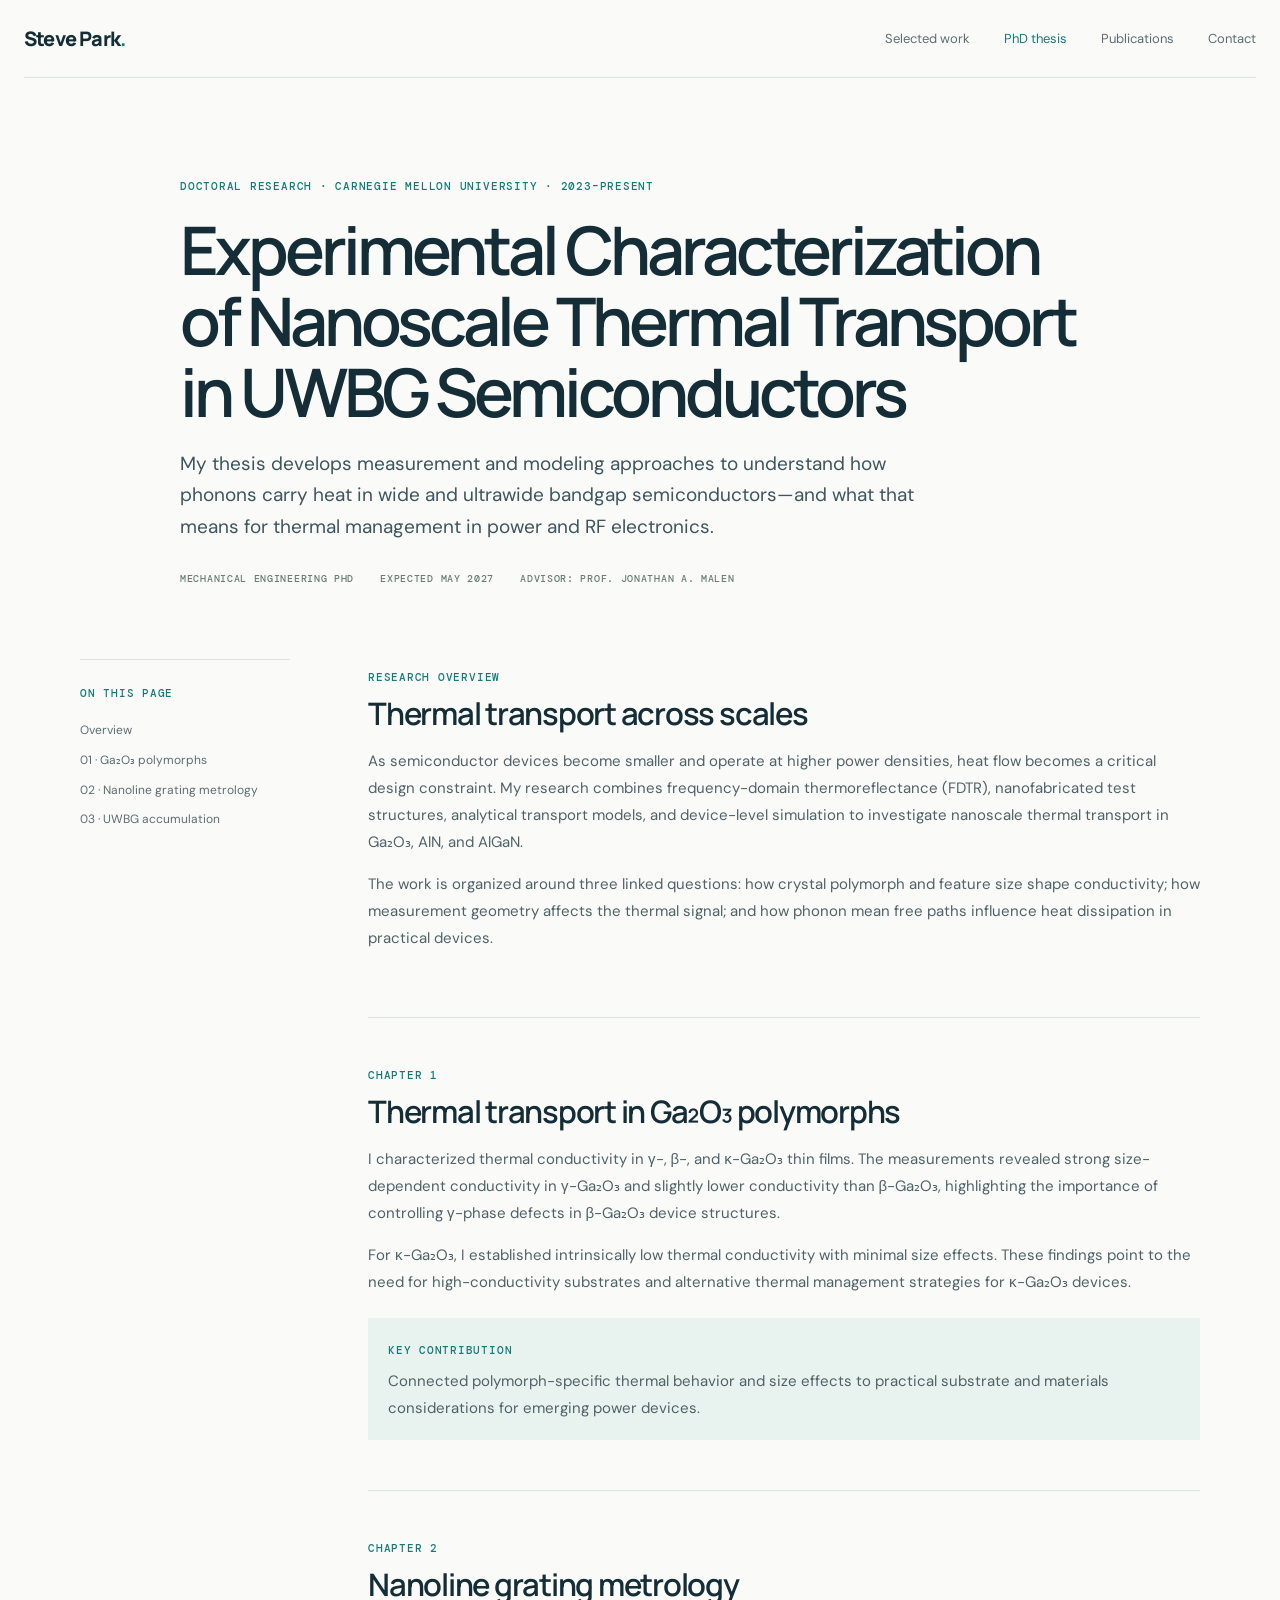
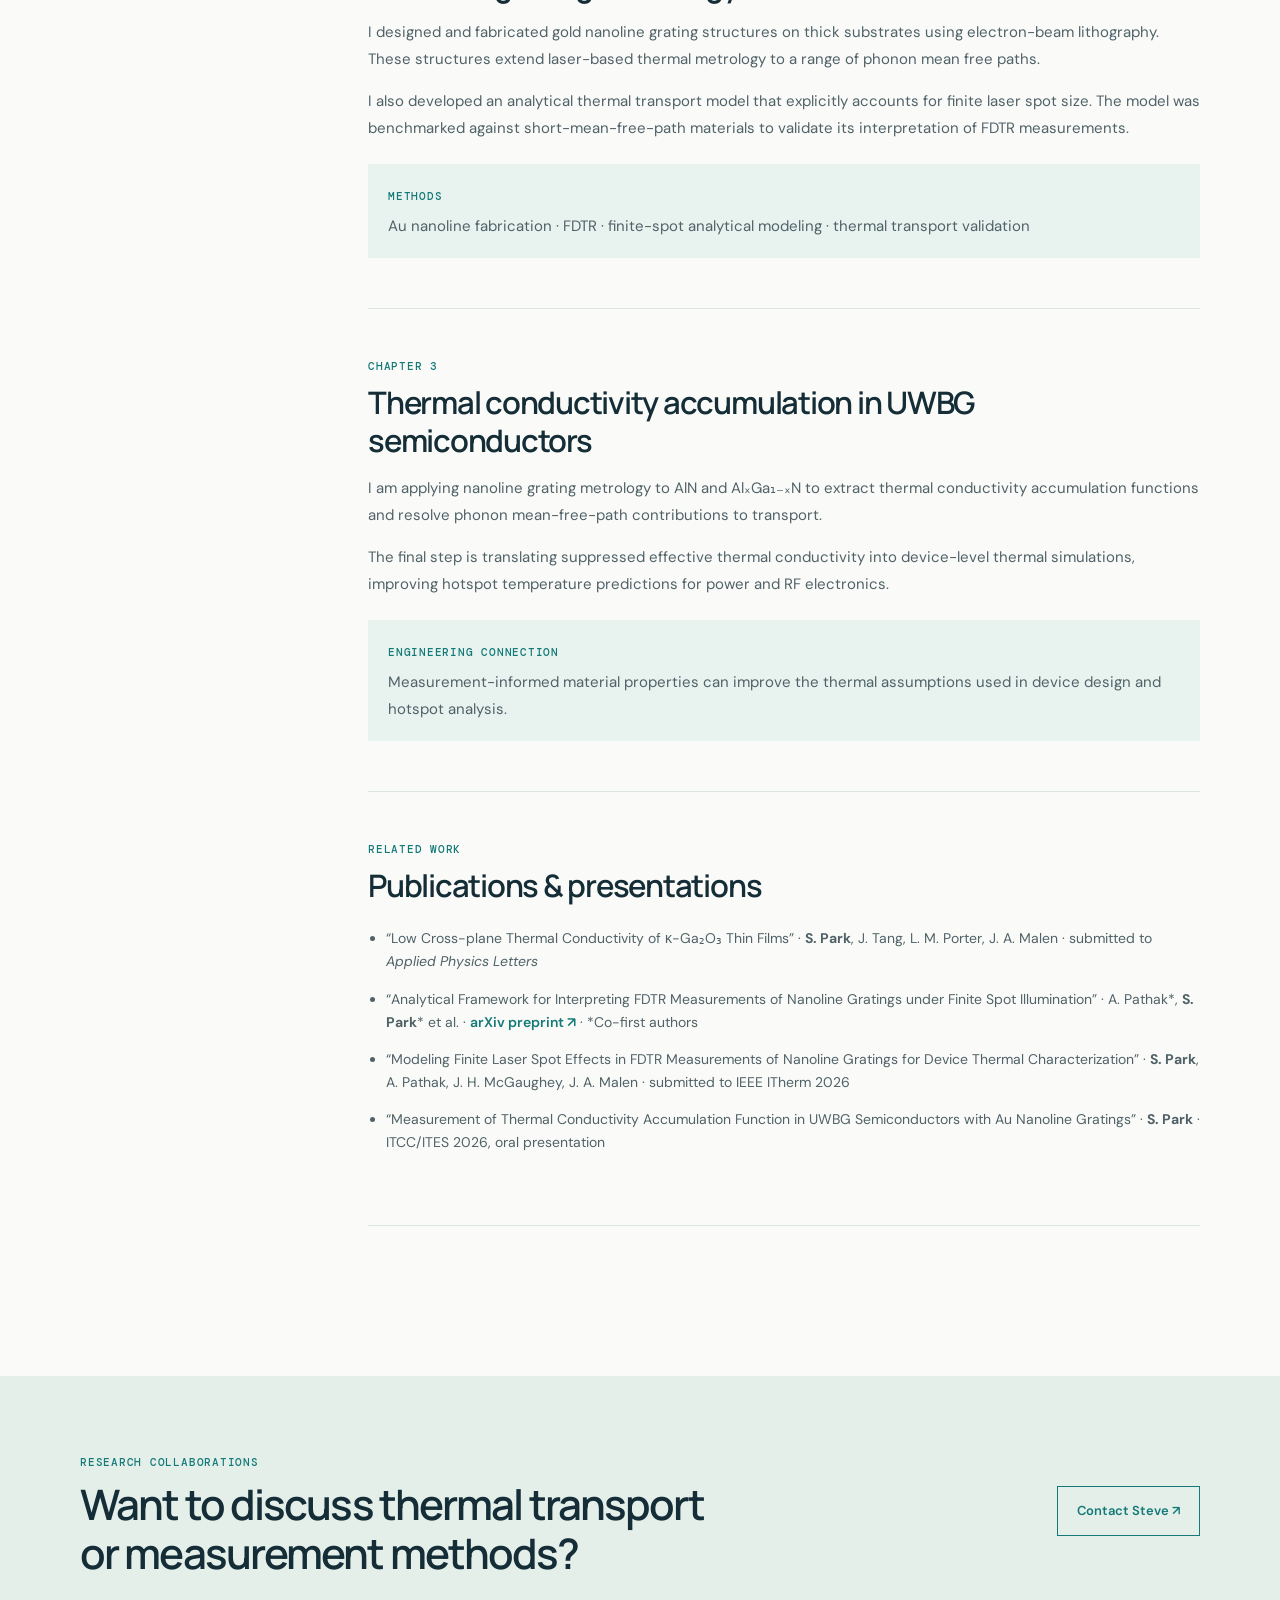
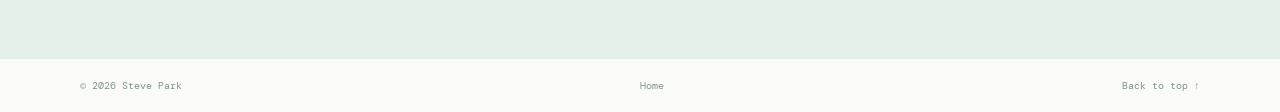
==== thesis.html @ 1a919031 "Add personal research website" ====
<!doctype html>
<html lang="en">
<head>
  <meta charset="utf-8"><meta name="viewport" content="width=device-width, initial-scale=1">
  <meta name="description" content="Steve Park's PhD thesis on experimental characterization of nanoscale thermal transport in ultrawide bandgap semiconductors.">
  <title>PhD Thesis · Steve Park</title><link rel="stylesheet" href="styles.css">
</head>
<body>
  <header class="site-header"><a class="wordmark" href="index.html">Steve Park<span>.</span></a><nav aria-label="Main navigation"><a href="index.html#work">Selected work</a><a class="active" href="thesis.html">PhD thesis</a><a href="index.html#publications">Publications</a><a href="index.html#contact">Contact</a></nav></header>
  <main>
    <section class="thesis-hero wrap"><p class="eyebrow">Doctoral research · Carnegie Mellon University · 2023–present</p><h1>Experimental Characterization of Nanoscale Thermal Transport in UWBG Semiconductors</h1><p class="lead">My thesis develops measurement and modeling approaches to understand how phonons carry heat in wide and ultrawide bandgap semiconductors—and what that means for thermal management in power and RF electronics.</p><div class="thesis-meta"><span>Mechanical Engineering PhD</span><span>Expected May 2027</span><span>Advisor: Prof. Jonathan A. Malen</span></div></section>
    <section class="thesis-body wrap">
      <aside class="contents"><p class="eyebrow">On this page</p><a href="#overview">Overview</a><a href="#gallium-oxide">01 · Ga₂O₃ polymorphs</a><a href="#nanoline">02 · Nanoline grating metrology</a><a href="#accumulation">03 · UWBG accumulation</a></aside>
      <div class="thesis-content">
        <section id="overview"><p class="eyebrow">Research overview</p><h2>Thermal transport across scales</h2><p>As semiconductor devices become smaller and operate at higher power densities, heat flow becomes a critical design constraint. My research combines frequency-domain thermoreflectance (FDTR), nanofabricated test structures, analytical transport models, and device-level simulation to investigate nanoscale thermal transport in Ga₂O₃, AlN, and AlGaN.</p><p>The work is organized around three linked questions: how crystal polymorph and feature size shape conductivity; how measurement geometry affects the thermal signal; and how phonon mean free paths influence heat dissipation in practical devices.</p></section>
        <section id="gallium-oxide"><p class="eyebrow">Chapter 1</p><h2>Thermal transport in Ga₂O₃ polymorphs</h2><p>I characterized thermal conductivity in γ-, β-, and κ-Ga₂O₃ thin films. The measurements revealed strong size-dependent conductivity in γ-Ga₂O₃ and slightly lower conductivity than β-Ga₂O₃, highlighting the importance of controlling γ-phase defects in β-Ga₂O₃ device structures.</p><p>For κ-Ga₂O₃, I established intrinsically low thermal conductivity with minimal size effects. These findings point to the need for high-conductivity substrates and alternative thermal management strategies for κ-Ga₂O₃ devices.</p><div class="finding"><span>Key contribution</span><p>Connected polymorph-specific thermal behavior and size effects to practical substrate and materials considerations for emerging power devices.</p></div></section>
        <section id="nanoline"><p class="eyebrow">Chapter 2</p><h2>Nanoline grating metrology</h2><p>I designed and fabricated gold nanoline grating structures on thick substrates using electron-beam lithography. These structures extend laser-based thermal metrology to a range of phonon mean free paths.</p><p>I also developed an analytical thermal transport model that explicitly accounts for finite laser spot size. The model was benchmarked against short-mean-free-path materials to validate its interpretation of FDTR measurements.</p><div class="finding"><span>Methods</span><p>Au nanoline fabrication · FDTR · finite-spot analytical modeling · thermal transport validation</p></div></section>
        <section id="accumulation"><p class="eyebrow">Chapter 3</p><h2>Thermal conductivity accumulation in UWBG semiconductors</h2><p>I am applying nanoline grating metrology to AlN and AlₓGa₁₋ₓN to extract thermal conductivity accumulation functions and resolve phonon mean-free-path contributions to transport.</p><p>The final step is translating suppressed effective thermal conductivity into device-level thermal simulations, improving hotspot temperature predictions for power and RF electronics.</p><div class="finding"><span>Engineering connection</span><p>Measurement-informed material properties can improve the thermal assumptions used in device design and hotspot analysis.</p></div></section>
        <section><p class="eyebrow">Related work</p><h2>Publications & presentations</h2><ul class="thesis-links"><li>“Low Cross-plane Thermal Conductivity of κ-Ga₂O₃ Thin Films” · <strong>S. Park</strong>, J. Tang, L. M. Porter, J. A. Malen · submitted to <em>Applied Physics Letters</em></li><li>“Analytical Framework for Interpreting FDTR Measurements of Nanoline Gratings under Finite Spot Illumination” · A. Pathak*, <strong>S. Park</strong>* et al. · <a href="https://doi.org/10.48550/arXiv.2610.37957">arXiv preprint ↗</a> · *Co-first authors</li><li>“Modeling Finite Laser Spot Effects in FDTR Measurements of Nanoline Gratings for Device Thermal Characterization” · <strong>S. Park</strong>, A. Pathak, J. H. McGaughey, J. A. Malen · submitted to IEEE ITherm 2026</li><li>“Measurement of Thermal Conductivity Accumulation Function in UWBG Semiconductors with Au Nanoline Gratings” · <strong>S. Park</strong> · ITCC/ITES 2026, oral presentation</li></ul></section>
      </div>
    </section>
    <section class="contact-section"><div class="wrap contact-inner"><div><p class="eyebrow">Research collaborations</p><h2>Want to discuss thermal transport or measurement methods?</h2></div><a class="button button-light" href="mailto:psw0607203@gmail.com">Contact Steve ↗</a></div></section>
  </main>
  <footer class="site-footer wrap"><span>© 2026 Steve Park</span><a href="index.html">Home</a><a href="#top">Back to top ↑</a></footer>
</body>
</html>
---- styles.css ----
@import url('https://fonts.googleapis.com/css2?family=DM+Mono:wght@400;500&family=DM+Sans:wght@400;500;600;700&family=Manrope:wght@400;500;600;700;800&display=swap');
:root{--ink:#142d37;--muted:#5d6d72;--teal:#147a78;--mint:#e8f3ef;--paper:#fafbf8;--line:#dce4df;--orange:#d5844e;--serif:Georgia,'Times New Roman',serif}*{box-sizing:border-box}html{scroll-behavior:smooth}body{margin:0;background:var(--paper);color:var(--ink);font-family:'DM Sans',Arial,sans-serif;font-size:16px;line-height:1.65}a{color:inherit;text-decoration:none}a:hover{color:var(--teal)}.wrap{width:min(1120px,calc(100% - 48px));margin-inline:auto}.site-header{height:78px;width:min(1240px,calc(100% - 48px));margin:auto;display:flex;align-items:center;justify-content:space-between;border-bottom:1px solid var(--line)}.wordmark{font-family:Manrope,sans-serif;font-weight:800;font-size:20px;letter-spacing:-.8px}.wordmark span{color:var(--teal)}nav{display:flex;gap:34px;font-size:13px;color:var(--muted)}nav a{padding:8px 0}nav a:hover,nav .active{color:var(--teal)}.hero{display:grid;grid-template-columns:1.32fr .68fr;gap:76px;align-items:center;padding-top:96px;padding-bottom:92px}.eyebrow,.section-index,.card-top,.tags,.pub-year,.thesis-meta,.finding span{font:500 11px 'DM Mono',monospace;letter-spacing:.07em;text-transform:uppercase;color:var(--teal)}.hero h1,.thesis-hero h1{font:600 clamp(42px,6vw,76px)/1.06 Manrope,sans-serif;letter-spacing:-.06em;margin:21px 0}.hero h1 span{color:#7c8b89}.lead{font-size:19px;line-height:1.65;color:#3e555d;max-width:650px}.availability{margin-top:22px;font-size:14px;font-weight:600;color:var(--teal)}.actions{display:flex;align-items:center;gap:25px;margin:30px 0 28px}.button{display:inline-flex;gap:20px;align-items:center;background:var(--teal);color:white;padding:13px 19px;font-size:13px;font-weight:600;border:1px solid var(--teal);transition:.2s}.button:hover{background:#0d5d5b;color:#fff}.text-link{font-size:13px;font-weight:600;color:var(--teal)}.socials{display:flex;gap:23px;font-size:12px;color:var(--muted)}.portrait-frame{margin:0;position:relative}.portrait-frame:before{content:'';position:absolute;left:14px;top:14px;width:100%;height:100%;border:1px solid #b7cbc2;z-index:0}.portrait-frame img{position:relative;display:block;width:100%;aspect-ratio:4/5;object-fit:cover;object-position:center 34%;z-index:1;filter:saturate(.84)}.intro-band{background:var(--mint);padding:35px 0}.intro-grid{display:grid;grid-template-columns:220px 1fr;gap:40px;align-items:start}.intro-grid p:last-child{font-family:var(--serif);font-size:20px;line-height:1.55;max-width:820px;margin:0;color:#314a4f}.section{padding-top:92px;padding-bottom:92px}.section-heading{display:flex;justify-content:space-between;align-items:end;margin-bottom:34px}.section-heading h2,.skills-content h2,.contact-inner h2{font:600 clamp(27px,3.5vw,42px)/1.16 Manrope,sans-serif;letter-spacing:-.045em;margin:9px 0 0}.section-index{padding-bottom:8px;color:#95a4a0}.project-grid{display:grid;grid-template-columns:1fr 1fr;gap:16px}.project-card{border:1px solid var(--line);padding:27px 28px 25px;background:#fff;display:flex;flex-direction:column;min-height:290px}.project-feature{grid-row:span 2;background:#edf5f0}.card-top{display:flex;justify-content:space-between;gap:12px;font-size:9px;letter-spacing:.045em}.card-top span:last-child{color:#82928d;text-align:right}.project-card h3{font:600 25px/1.2 Manrope,sans-serif;letter-spacing:-.04em;margin:27px 0 10px}.project-card p{color:#52656a;font-size:14px;margin:0 0 20px}.tags{display:flex;flex-wrap:wrap;gap:8px;margin-top:auto;font-size:9px}.tags span{border:1px solid #c7d8d0;padding:5px 8px}.card-link{font-size:12px;font-weight:600;color:var(--teal);margin-top:20px;display:flex;justify-content:space-between;border-top:1px solid #d8e2dc;padding-top:12px}.skills-band{background:#12363b;color:#f3f7f2;padding:77px 0}.skills-content{display:grid;grid-template-columns:1fr 1.15fr;gap:100px}.skills-content .eyebrow{color:#98c6b5}.skills-content h2{font-size:38px}.skill-list>div{border-bottom:1px solid #3c5b5d;padding:0 0 15px;margin-bottom:17px}.skill-list span{font-weight:600;font-size:14px}.skill-list p{color:#bbcdca;font-size:13px;margin:3px 0}.publication-list{border-top:1px solid var(--line)}.publication-list article{display:grid;grid-template-columns:105px 1fr;gap:18px;padding:20px 0;border-bottom:1px solid var(--line)}.pub-year{padding-top:3px;color:#788b85}.publication-list h3{font:600 16px/1.4 Manrope,sans-serif;margin:0 0 5px}.publication-list p{font-size:12px;color:var(--muted);margin:0}.publication-list p a,.thesis-links a{color:var(--teal);font-weight:600}.contact-section{background:#e5efea;padding:68px 0 26px}.contact-inner{display:flex;justify-content:space-between;align-items:center;gap:40px;padding-bottom:55px}.contact-inner h2{max-width:650px}.contact-inner p:not(.eyebrow){color:var(--muted);font-size:14px}.button-light{background:transparent;color:var(--teal);white-space:nowrap}.button-light:hover{color:white}.contact-foot{display:flex;gap:30px;border-top:1px solid #cbd9d2;padding-top:17px;font:11px 'DM Mono',monospace;color:#627570}.site-footer{padding-block:20px;display:flex;justify-content:space-between;color:#84928e;font:10px 'DM Mono',monospace}.thesis-hero{padding-top:90px;padding-bottom:74px;max-width:920px}.thesis-hero h1{font-size:clamp(38px,5.7vw,67px);max-width:900px}.thesis-hero .lead{max-width:760px}.thesis-meta{display:flex;flex-wrap:wrap;gap:12px 26px;margin-top:30px;color:#697d76;font-size:10px}.thesis-body{display:grid;grid-template-columns:210px 1fr;gap:78px;padding-bottom:100px}.contents{position:sticky;top:25px;align-self:start;display:flex;flex-direction:column;gap:10px;border-top:1px solid var(--line);padding-top:15px}.contents a{font-size:12px;color:var(--muted)}.contents a:hover{color:var(--teal)}.thesis-content section{padding:0 0 50px;margin:0 0 50px;border-bottom:1px solid var(--line);scroll-margin-top:35px}.thesis-content h2{font:600 31px/1.2 Manrope,sans-serif;letter-spacing:-.04em;margin:8px 0 16px}.thesis-content p:not(.eyebrow){color:#506268;font-size:15px;line-height:1.8}.finding{background:var(--mint);padding:18px 20px;margin-top:22px}.finding p{margin:5px 0 0}.thesis-links{padding-left:18px;color:#506268;font-size:14px}.thesis-links li{padding:7px 0}@media(max-width:760px){.site-header{height:auto;min-height:70px;align-items:flex-start;padding:18px 0;gap:18px;flex-direction:column}.site-header nav{width:100%;gap:18px;overflow:auto;font-size:12px}.hero{grid-template-columns:1fr;gap:35px;padding-top:60px;padding-bottom:60px}.hero-copy{order:1}.portrait-frame{width:min(330px,85%);margin:0 auto;order:0}.hero h1{font-size:52px}.intro-grid{grid-template-columns:1fr;gap:8px}.project-grid{grid-template-columns:1fr}.project-feature{grid-row:auto}.project-card{min-height:260px}.skills-content{grid-template-columns:1fr;gap:35px}.section{padding-block:65px}.section-heading{align-items:start;gap:18px;flex-direction:column}.publication-list article{grid-template-columns:78px 1fr}.contact-inner{align-items:flex-start;flex-direction:column}.contact-foot{flex-direction:column;gap:8px}.site-footer{gap:10px;flex-wrap:wrap}.thesis-body{grid-template-columns:1fr;gap:30px}.contents{position:static;display:grid;grid-template-columns:1fr 1fr}.contents .eyebrow{grid-column:1/-1}.thesis-hero{padding-top:62px}.thesis-meta{display:grid;gap:6px}}
/* Industry capability emphasis */
.skills-content .skills-intro{max-width:300px;color:#bbcdca;font-size:14px;margin-top:18px}
.skill-list span{color:#d8ece3}
.skill-list p{line-height:1.8;margin-top:5px}
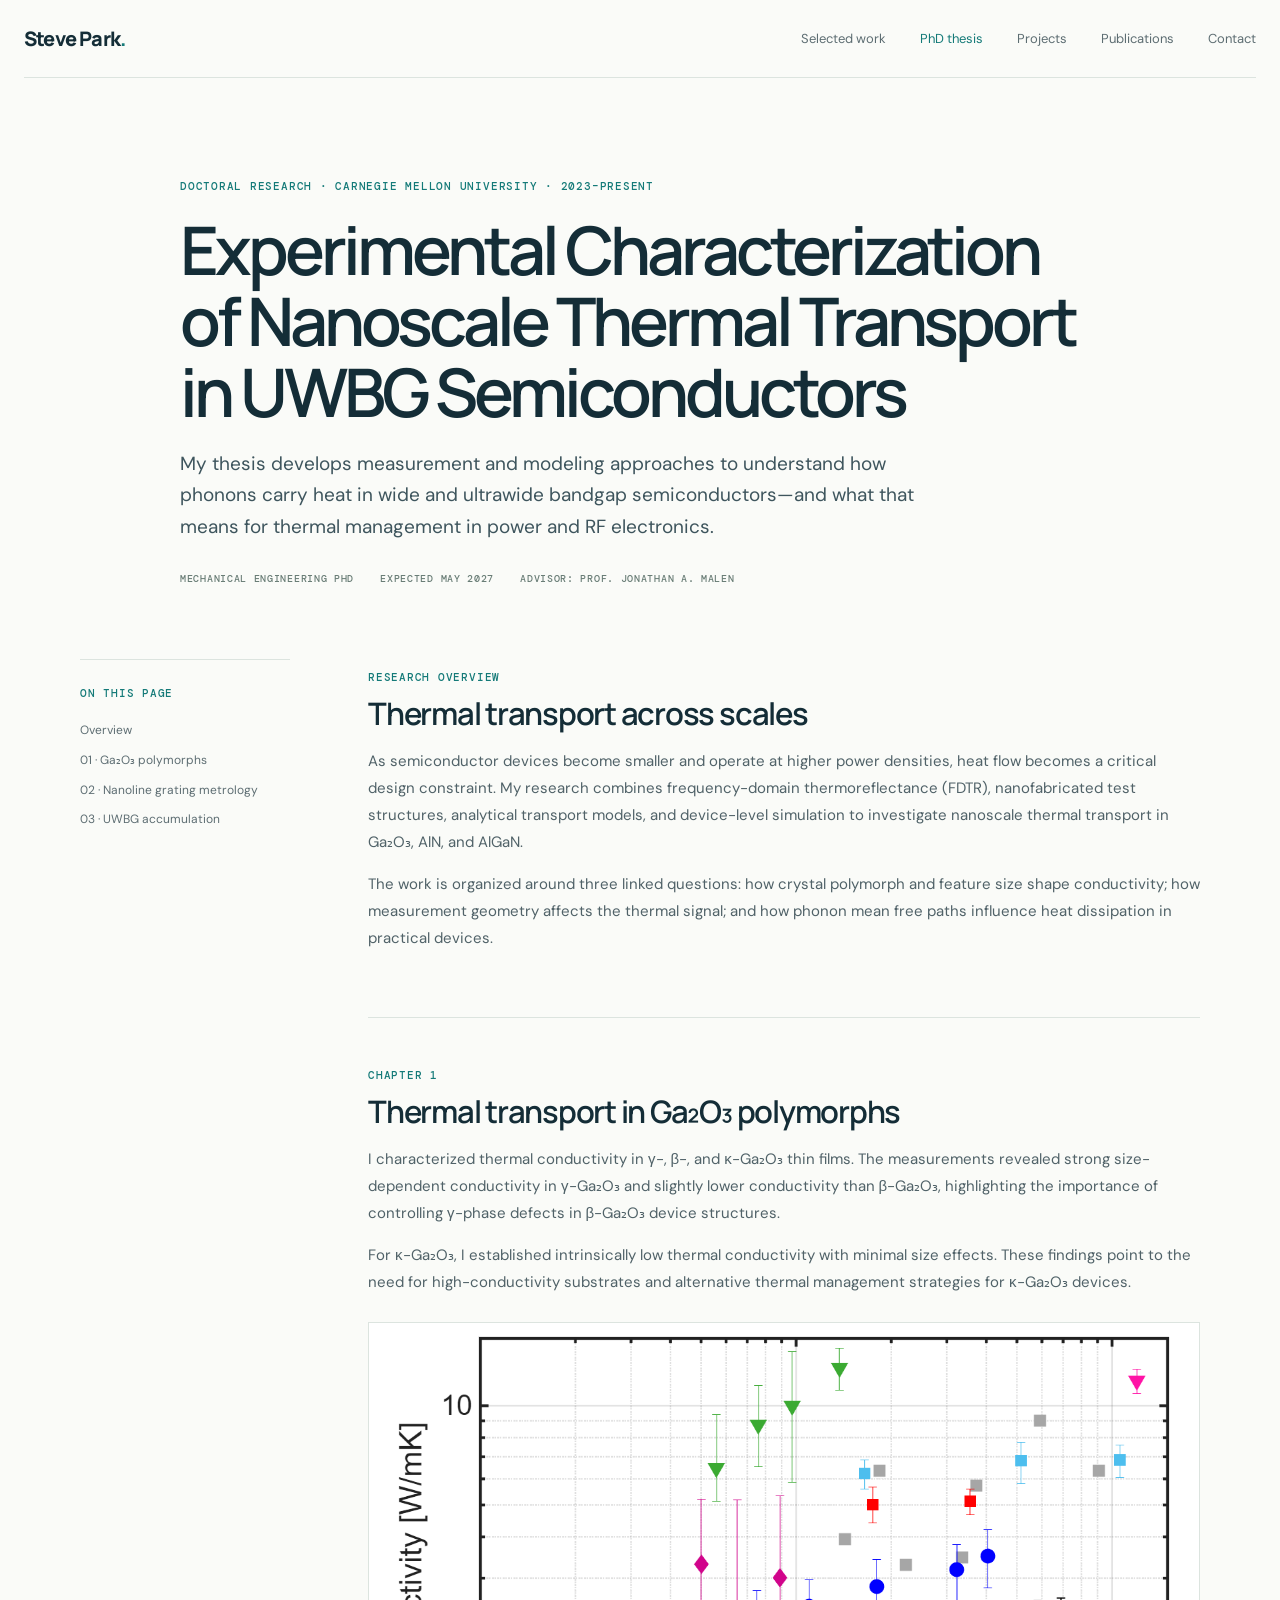
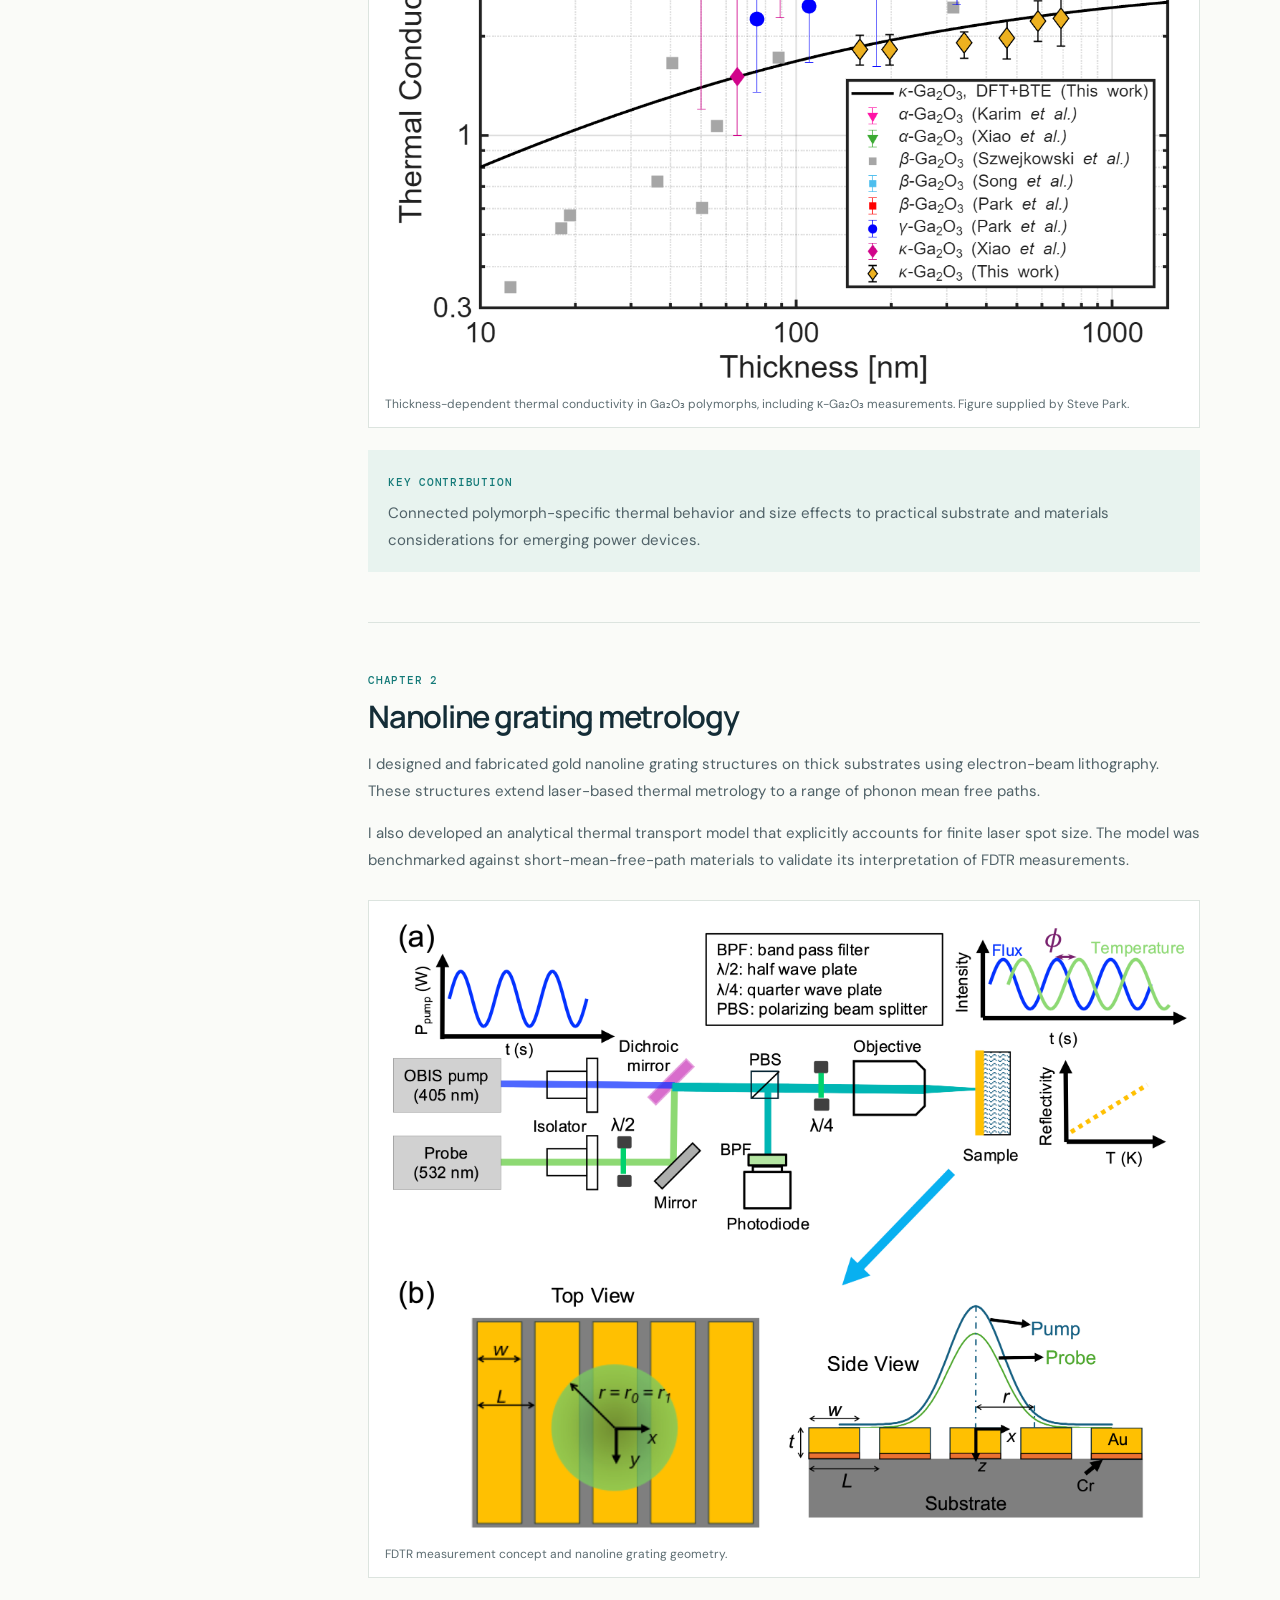
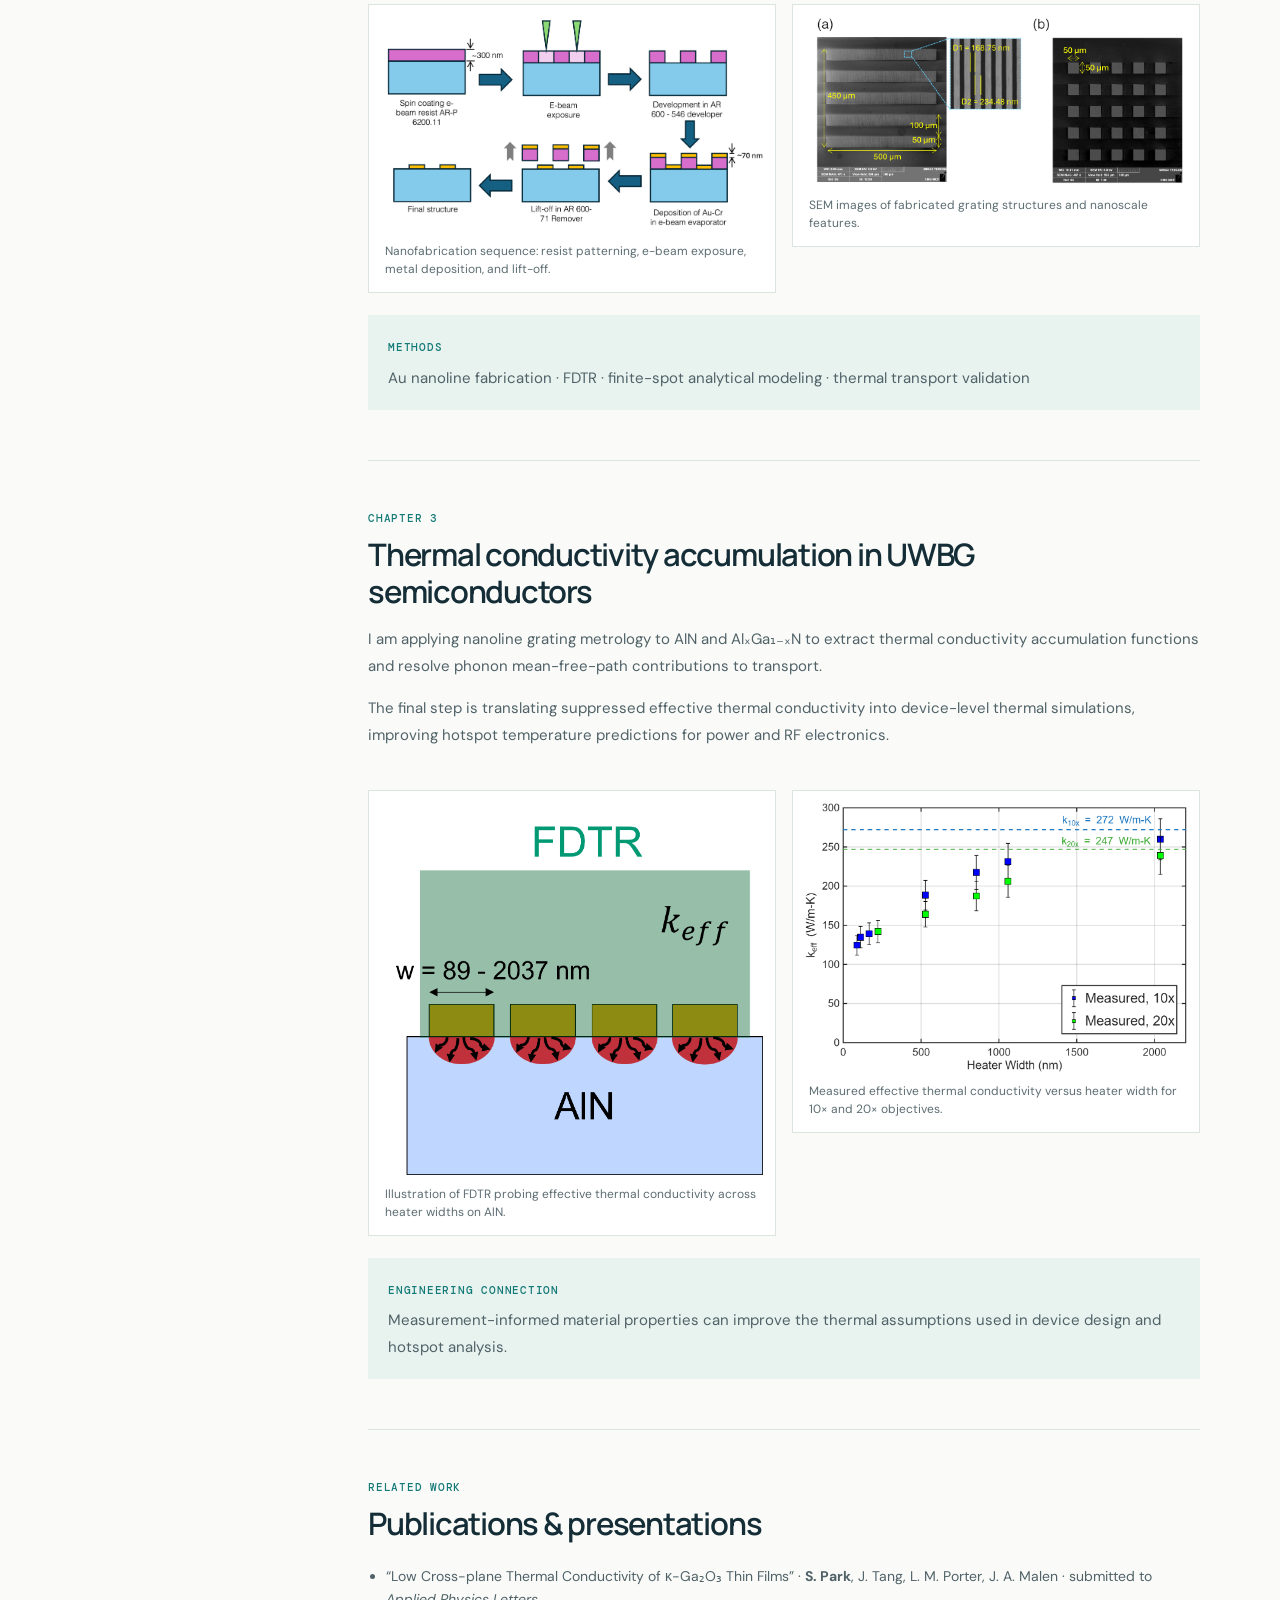
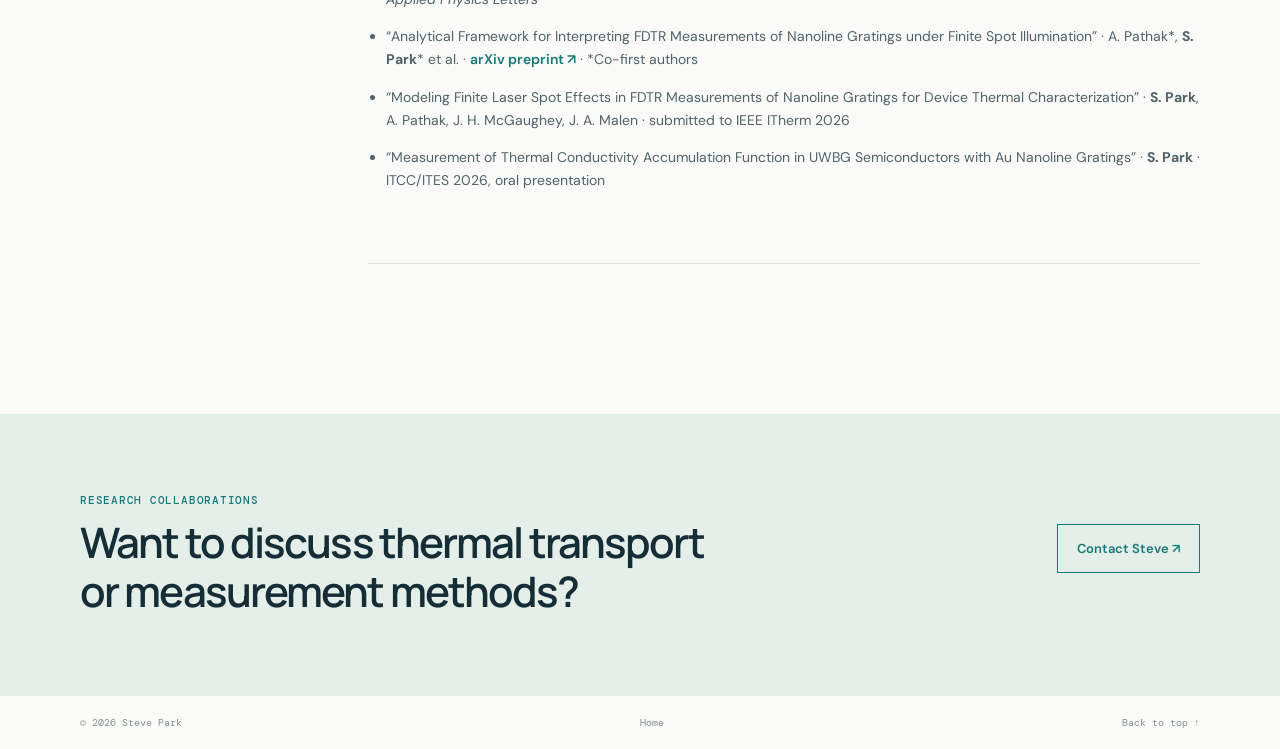
==== commit d9fdcf02: "Add research figures and undergraduate project page" ====
--- a/thesis.html
+++ b/thesis.html
@@ -6,16 +6,16 @@
   <title>PhD Thesis · Steve Park</title><link rel="stylesheet" href="styles.css">
 </head>
 <body>
-  <header class="site-header"><a class="wordmark" href="index.html">Steve Park<span>.</span></a><nav aria-label="Main navigation"><a href="index.html#work">Selected work</a><a class="active" href="thesis.html">PhD thesis</a><a href="index.html#publications">Publications</a><a href="index.html#contact">Contact</a></nav></header>
+  <header class="site-header"><a class="wordmark" href="index.html">Steve Park<span>.</span></a><nav aria-label="Main navigation"><a href="index.html#work">Selected work</a><a class="active" href="thesis.html">PhD thesis</a><a href="projects.html">Projects</a><a href="index.html#publications">Publications</a><a href="index.html#contact">Contact</a></nav></header>
   <main>
     <section class="thesis-hero wrap"><p class="eyebrow">Doctoral research · Carnegie Mellon University · 2023–present</p><h1>Experimental Characterization of Nanoscale Thermal Transport in UWBG Semiconductors</h1><p class="lead">My thesis develops measurement and modeling approaches to understand how phonons carry heat in wide and ultrawide bandgap semiconductors—and what that means for thermal management in power and RF electronics.</p><div class="thesis-meta"><span>Mechanical Engineering PhD</span><span>Expected May 2027</span><span>Advisor: Prof. Jonathan A. Malen</span></div></section>
     <section class="thesis-body wrap">
       <aside class="contents"><p class="eyebrow">On this page</p><a href="#overview">Overview</a><a href="#gallium-oxide">01 · Ga₂O₃ polymorphs</a><a href="#nanoline">02 · Nanoline grating metrology</a><a href="#accumulation">03 · UWBG accumulation</a></aside>
       <div class="thesis-content">
         <section id="overview"><p class="eyebrow">Research overview</p><h2>Thermal transport across scales</h2><p>As semiconductor devices become smaller and operate at higher power densities, heat flow becomes a critical design constraint. My research combines frequency-domain thermoreflectance (FDTR), nanofabricated test structures, analytical transport models, and device-level simulation to investigate nanoscale thermal transport in Ga₂O₃, AlN, and AlGaN.</p><p>The work is organized around three linked questions: how crystal polymorph and feature size shape conductivity; how measurement geometry affects the thermal signal; and how phonon mean free paths influence heat dissipation in practical devices.</p></section>
-        <section id="gallium-oxide"><p class="eyebrow">Chapter 1</p><h2>Thermal transport in Ga₂O₃ polymorphs</h2><p>I characterized thermal conductivity in γ-, β-, and κ-Ga₂O₃ thin films. The measurements revealed strong size-dependent conductivity in γ-Ga₂O₃ and slightly lower conductivity than β-Ga₂O₃, highlighting the importance of controlling γ-phase defects in β-Ga₂O₃ device structures.</p><p>For κ-Ga₂O₃, I established intrinsically low thermal conductivity with minimal size effects. These findings point to the need for high-conductivity substrates and alternative thermal management strategies for κ-Ga₂O₃ devices.</p><div class="finding"><span>Key contribution</span><p>Connected polymorph-specific thermal behavior and size effects to practical substrate and materials considerations for emerging power devices.</p></div></section>
-        <section id="nanoline"><p class="eyebrow">Chapter 2</p><h2>Nanoline grating metrology</h2><p>I designed and fabricated gold nanoline grating structures on thick substrates using electron-beam lithography. These structures extend laser-based thermal metrology to a range of phonon mean free paths.</p><p>I also developed an analytical thermal transport model that explicitly accounts for finite laser spot size. The model was benchmarked against short-mean-free-path materials to validate its interpretation of FDTR measurements.</p><div class="finding"><span>Methods</span><p>Au nanoline fabrication · FDTR · finite-spot analytical modeling · thermal transport validation</p></div></section>
-        <section id="accumulation"><p class="eyebrow">Chapter 3</p><h2>Thermal conductivity accumulation in UWBG semiconductors</h2><p>I am applying nanoline grating metrology to AlN and AlₓGa₁₋ₓN to extract thermal conductivity accumulation functions and resolve phonon mean-free-path contributions to transport.</p><p>The final step is translating suppressed effective thermal conductivity into device-level thermal simulations, improving hotspot temperature predictions for power and RF electronics.</p><div class="finding"><span>Engineering connection</span><p>Measurement-informed material properties can improve the thermal assumptions used in device design and hotspot analysis.</p></div></section>
+        <section id="gallium-oxide"><p class="eyebrow">Chapter 1</p><h2>Thermal transport in Ga₂O₃ polymorphs</h2><p>I characterized thermal conductivity in γ-, β-, and κ-Ga₂O₃ thin films. The measurements revealed strong size-dependent conductivity in γ-Ga₂O₃ and slightly lower conductivity than β-Ga₂O₃, highlighting the importance of controlling γ-phase defects in β-Ga₂O₃ device structures.</p><p>For κ-Ga₂O₃, I established intrinsically low thermal conductivity with minimal size effects. These findings point to the need for high-conductivity substrates and alternative thermal management strategies for κ-Ga₂O₃ devices.</p><figure class="research-figure"><img src="assets/gallium-oxide-size-effect.png" alt="Thermal conductivity versus film thickness for Ga₂O₃ polymorphs, with κ-Ga₂O₃ measurements and comparison data"><figcaption>Thickness-dependent thermal conductivity in Ga₂O₃ polymorphs, including κ-Ga₂O₃ measurements. Figure supplied by Steve Park.</figcaption></figure><div class="finding"><span>Key contribution</span><p>Connected polymorph-specific thermal behavior and size effects to practical substrate and materials considerations for emerging power devices.</p></div></section>
+        <section id="nanoline"><p class="eyebrow">Chapter 2</p><h2>Nanoline grating metrology</h2><p>I designed and fabricated gold nanoline grating structures on thick substrates using electron-beam lithography. These structures extend laser-based thermal metrology to a range of phonon mean free paths.</p><p>I also developed an analytical thermal transport model that explicitly accounts for finite laser spot size. The model was benchmarked against short-mean-free-path materials to validate its interpretation of FDTR measurements.</p><figure class="research-figure"><img src="assets/nanoline-fdtr-schematic.png" alt="FDTR optical setup and top-view and side-view geometry of gold nanoline gratings"><figcaption>FDTR measurement concept and nanoline grating geometry.</figcaption></figure><div class="figure-grid"><figure class="research-figure"><img src="assets/nanoline-fabrication.png" alt="Process diagram for electron-beam lithography, gold-chromium deposition, development, and lift-off"><figcaption>Nanofabrication sequence: resist patterning, e-beam exposure, metal deposition, and lift-off.</figcaption></figure><figure class="research-figure"><img src="assets/nanoline-sem.png" alt="Scanning electron microscope images of fabricated nanoline gratings and nanoscale features"><figcaption>SEM images of fabricated grating structures and nanoscale features.</figcaption></figure></div><div class="finding"><span>Methods</span><p>Au nanoline fabrication · FDTR · finite-spot analytical modeling · thermal transport validation</p></div></section>
+        <section id="accumulation"><p class="eyebrow">Chapter 3</p><h2>Thermal conductivity accumulation in UWBG semiconductors</h2><p>I am applying nanoline grating metrology to AlN and AlₓGa₁₋ₓN to extract thermal conductivity accumulation functions and resolve phonon mean-free-path contributions to transport.</p><p>The final step is translating suppressed effective thermal conductivity into device-level thermal simulations, improving hotspot temperature predictions for power and RF electronics.</p><div class="figure-grid"><figure class="research-figure"><img src="assets/aln-fdtr-schematic.png" alt="FDTR optical measurement setup and schematic of effective thermal conductivity sampling in an AlN substrate"><figcaption>Illustration of FDTR probing effective thermal conductivity across heater widths on AlN.</figcaption></figure><figure class="research-figure"><img src="assets/aln-effective-conductivity.png" alt="Measured effective thermal conductivity of AlN versus heater width for two objective magnifications"><figcaption>Measured effective thermal conductivity versus heater width for 10× and 20× objectives.</figcaption></figure></div><div class="finding"><span>Engineering connection</span><p>Measurement-informed material properties can improve the thermal assumptions used in device design and hotspot analysis.</p></div></section>
         <section><p class="eyebrow">Related work</p><h2>Publications & presentations</h2><ul class="thesis-links"><li>“Low Cross-plane Thermal Conductivity of κ-Ga₂O₃ Thin Films” · <strong>S. Park</strong>, J. Tang, L. M. Porter, J. A. Malen · submitted to <em>Applied Physics Letters</em></li><li>“Analytical Framework for Interpreting FDTR Measurements of Nanoline Gratings under Finite Spot Illumination” · A. Pathak*, <strong>S. Park</strong>* et al. · <a href="https://doi.org/10.48550/arXiv.2610.37957">arXiv preprint ↗</a> · *Co-first authors</li><li>“Modeling Finite Laser Spot Effects in FDTR Measurements of Nanoline Gratings for Device Thermal Characterization” · <strong>S. Park</strong>, A. Pathak, J. H. McGaughey, J. A. Malen · submitted to IEEE ITherm 2026</li><li>“Measurement of Thermal Conductivity Accumulation Function in UWBG Semiconductors with Au Nanoline Gratings” · <strong>S. Park</strong> · ITCC/ITES 2026, oral presentation</li></ul></section>
       </div>
     </section>
--- a/styles.css
+++ b/styles.css
@@ -4,3 +4,21 @@
 .skills-content .skills-intro{max-width:300px;color:#bbcdca;font-size:14px;margin-top:18px}
 .skill-list span{color:#d8ece3}
 .skill-list p{line-height:1.8;margin-top:5px}
+.publication-list h3 a{color:inherit}.publication-list h3 a:hover{color:var(--teal)}
+.research-figure{margin:26px 0 0;padding:12px;background:#fff;border:1px solid var(--line)}
+.research-figure img{display:block;width:100%;height:auto;max-height:650px;object-fit:contain;background:#fff}
+.research-figure figcaption{padding:10px 4px 2px;color:var(--muted);font-size:12px;line-height:1.5}
+.figure-grid{display:grid;grid-template-columns:1fr 1fr;gap:16px;align-items:start}
+.project-summary{max-width:850px;color:#506268;font-size:16px;line-height:1.8}
+.project-hero-figure{max-width:850px;margin-top:26px}
+.project-metrics{display:grid;grid-template-columns:repeat(3,1fr);gap:14px;margin:28px 0 50px;max-width:950px}
+.project-metrics>div{background:var(--mint);padding:20px}
+.project-metrics span{font:700 25px Manrope,sans-serif;letter-spacing:-.04em;color:var(--teal)}
+.project-metrics p{font-size:12px;color:#52656a;line-height:1.6;margin:7px 0 0}
+.project-detail-grid{display:grid;grid-template-columns:1fr 1fr;gap:50px;margin:0 0 35px}
+.project-detail-grid h3{font:600 21px/1.25 Manrope,sans-serif;letter-spacing:-.03em;margin:8px 0 14px}
+.project-detail-grid ul{padding-left:18px;color:#506268;font-size:14px}.project-detail-grid li{padding:5px 0}
+.project-detail-grid .tags{margin:12px 0}.detail-note{font-size:13px;color:var(--muted);line-height:1.7}
+.paper-credit{border-top:1px solid var(--line);padding-top:18px;color:#506268;font-size:12px;line-height:1.8}
+.paper-credit a{color:var(--teal);font-weight:600}
+@media(max-width:760px){.figure-grid,.project-detail-grid{grid-template-columns:1fr}.project-metrics{grid-template-columns:1fr}.research-figure{padding:7px}.project-detail .section-heading{align-items:flex-start}}
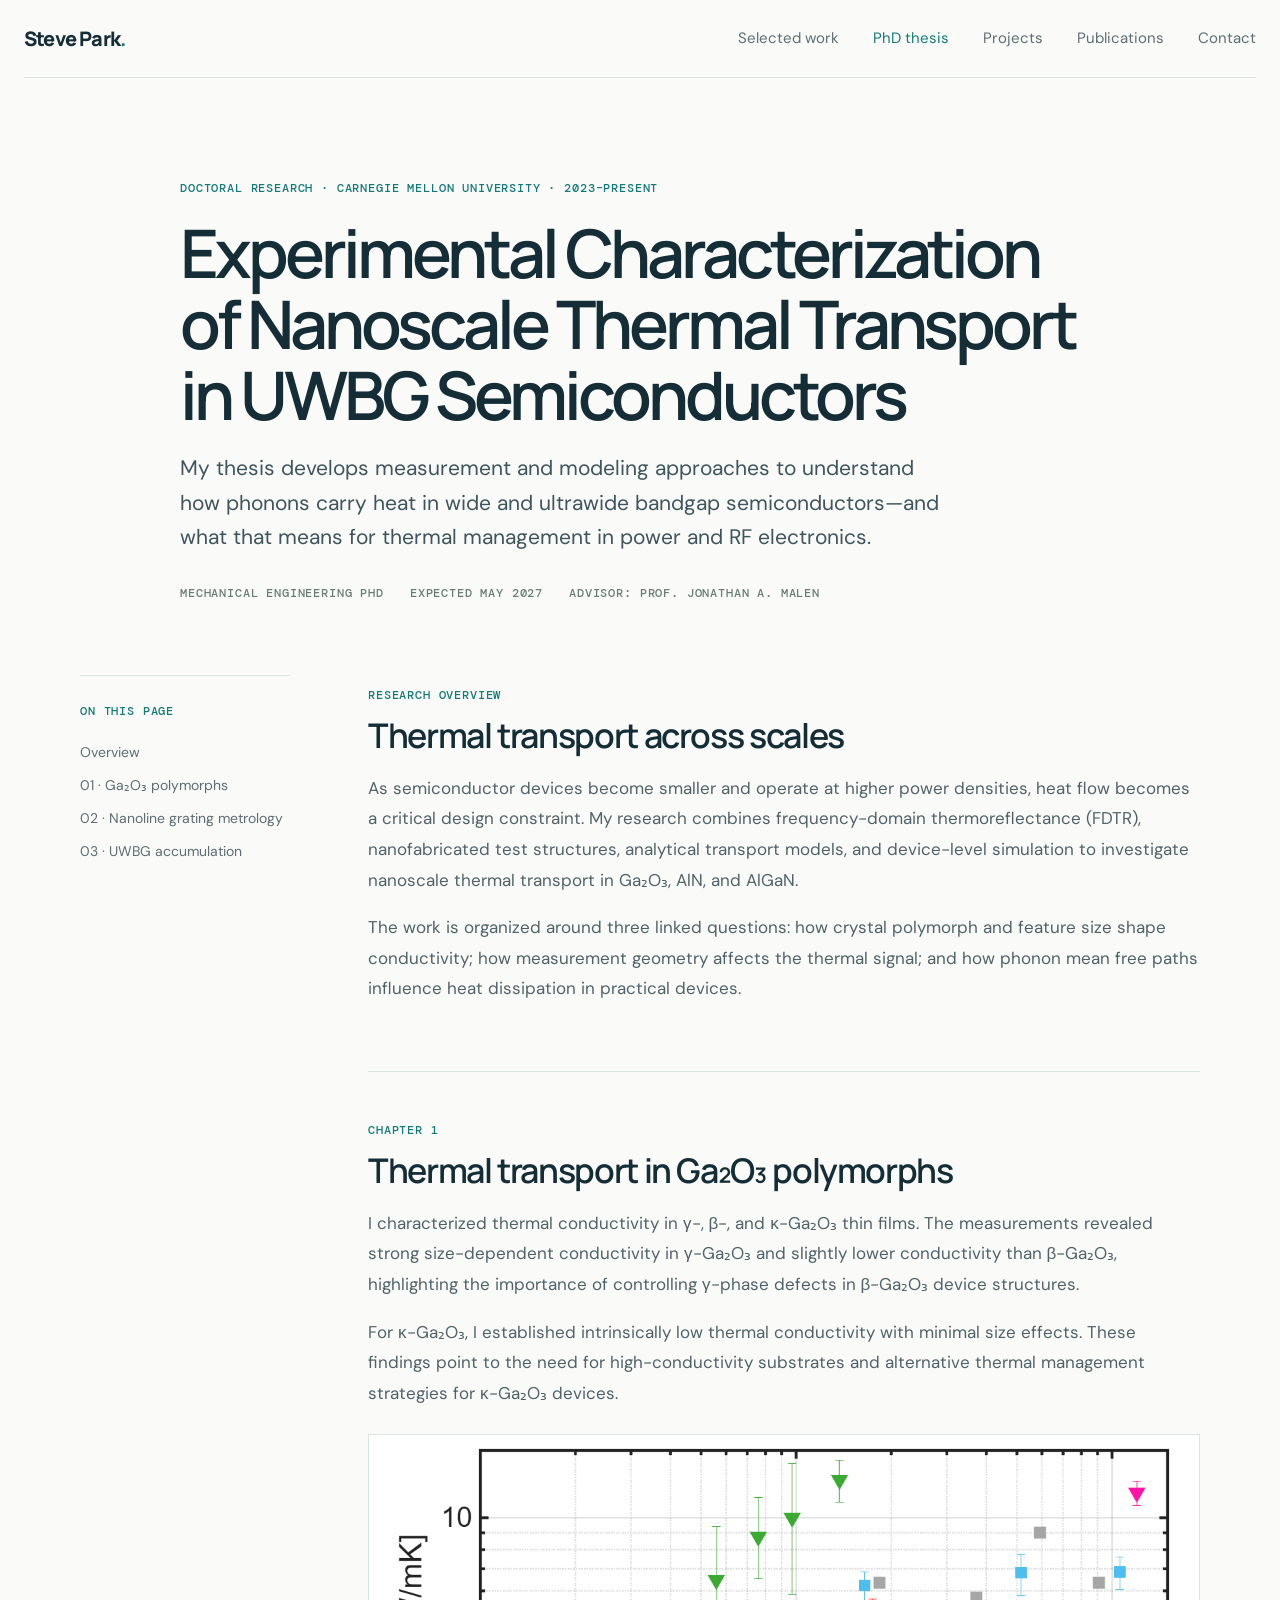
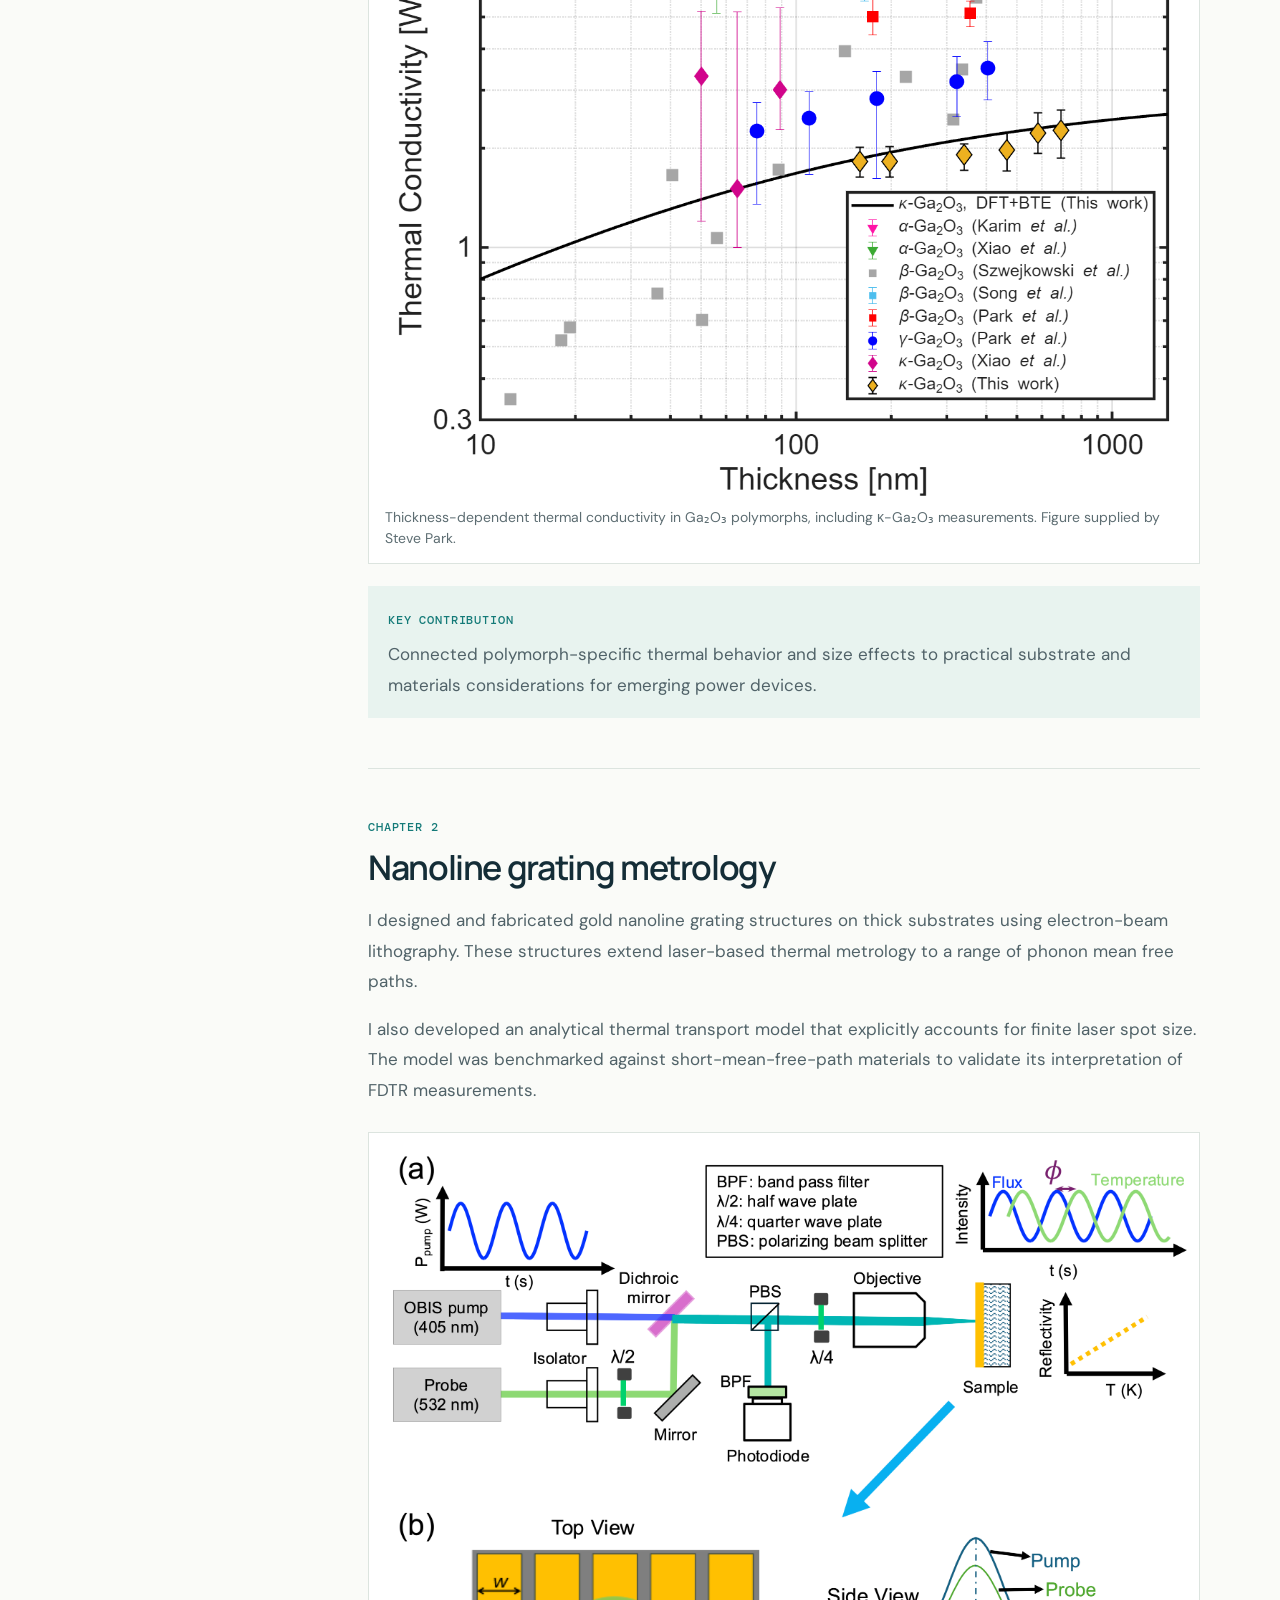
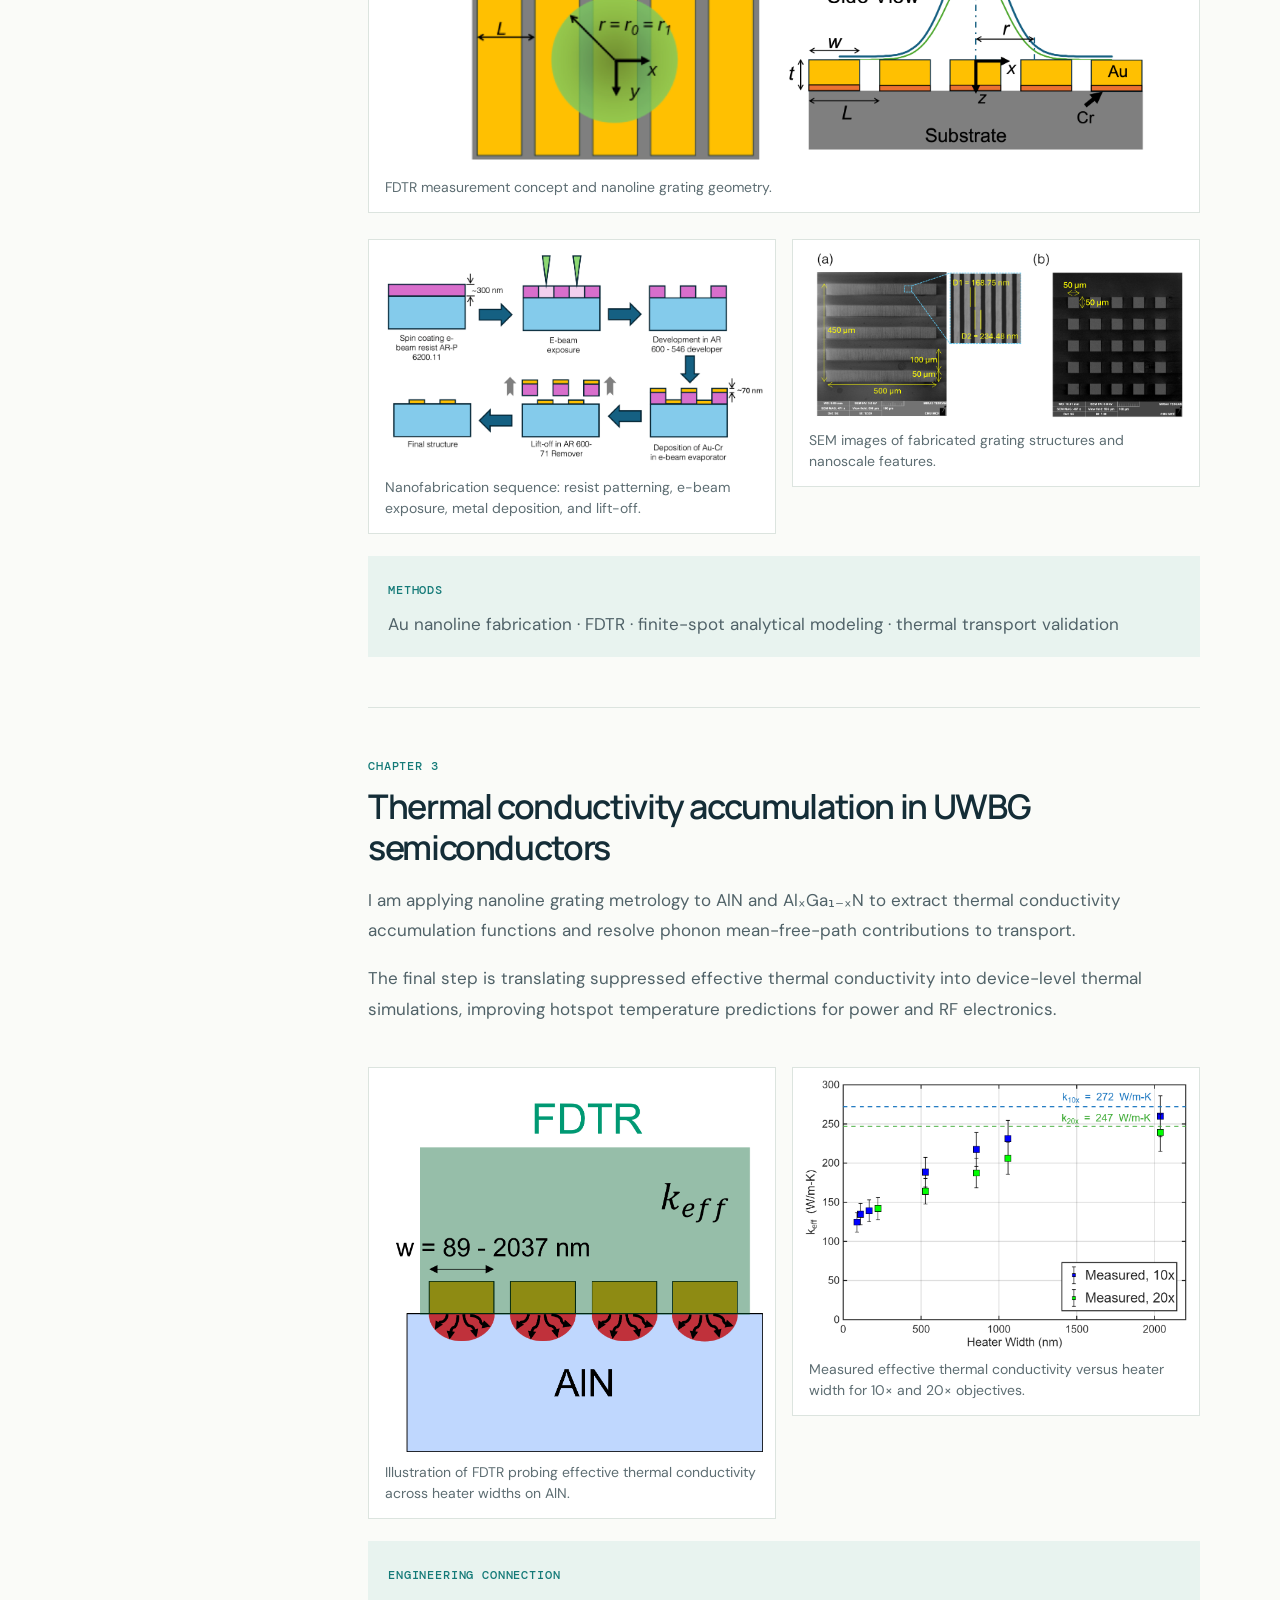
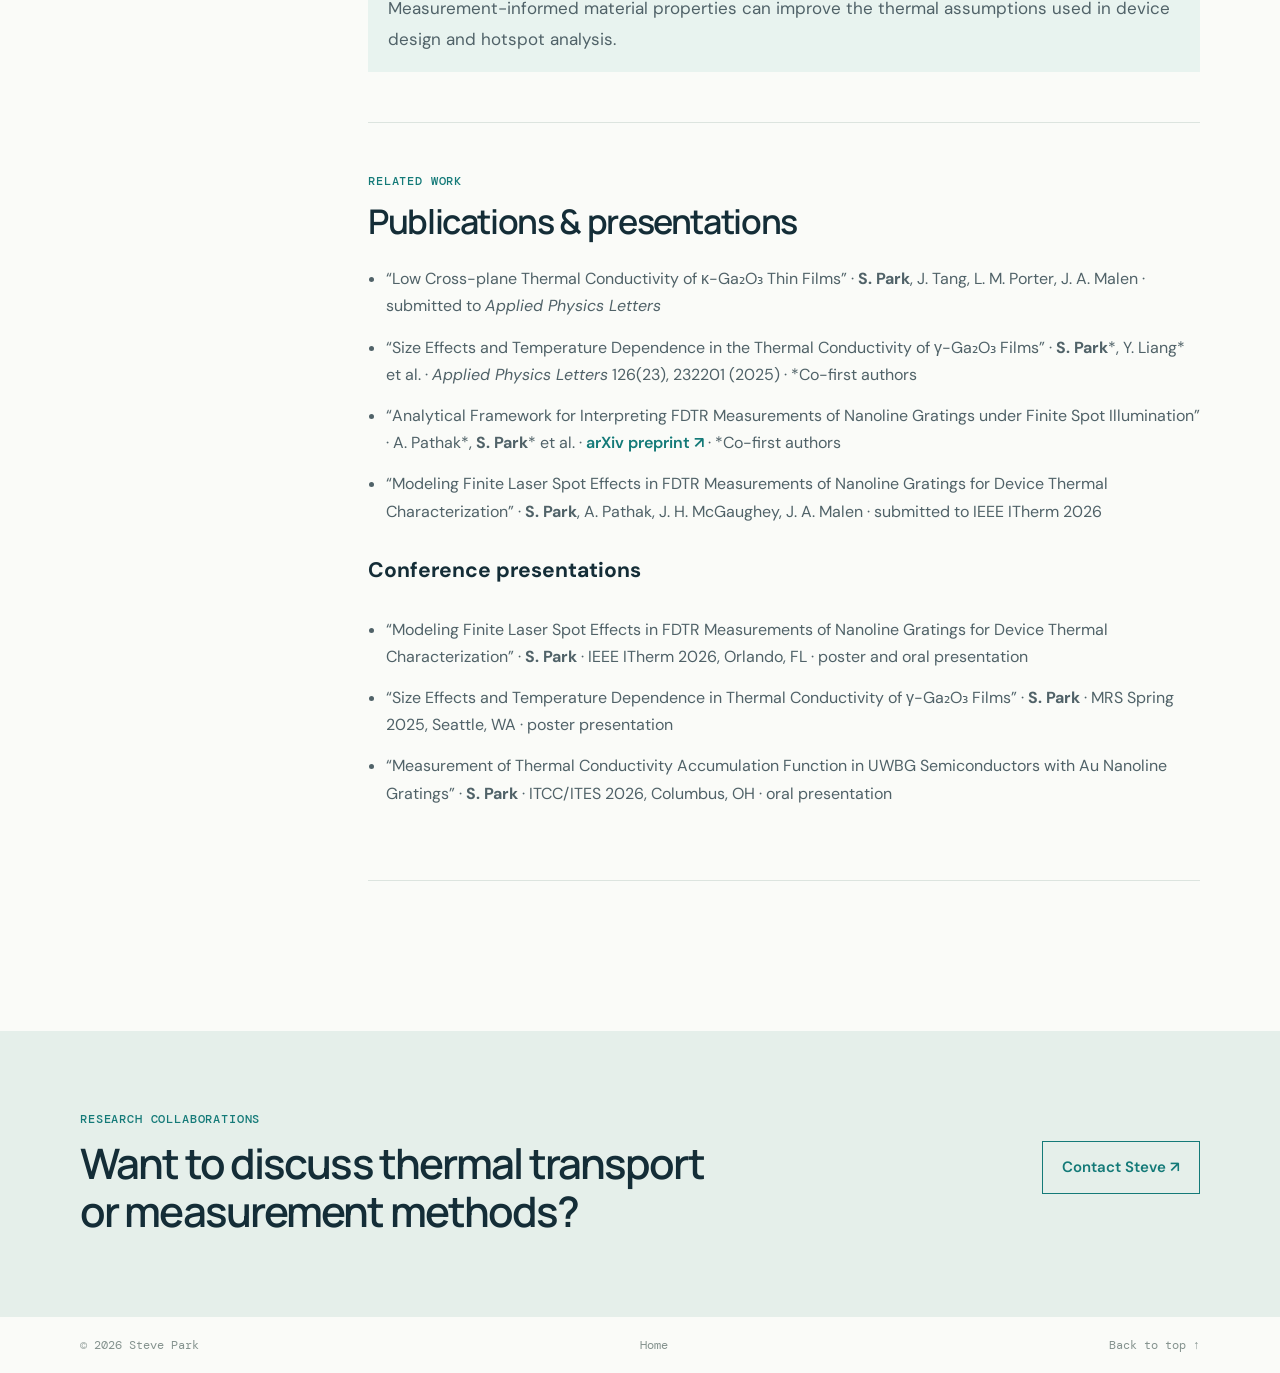
==== commit 3a051987: "Add selected work figures and improve readability" ====
--- a/thesis.html
+++ b/thesis.html
@@ -16,7 +16,7 @@
         <section id="gallium-oxide"><p class="eyebrow">Chapter 1</p><h2>Thermal transport in Ga₂O₃ polymorphs</h2><p>I characterized thermal conductivity in γ-, β-, and κ-Ga₂O₃ thin films. The measurements revealed strong size-dependent conductivity in γ-Ga₂O₃ and slightly lower conductivity than β-Ga₂O₃, highlighting the importance of controlling γ-phase defects in β-Ga₂O₃ device structures.</p><p>For κ-Ga₂O₃, I established intrinsically low thermal conductivity with minimal size effects. These findings point to the need for high-conductivity substrates and alternative thermal management strategies for κ-Ga₂O₃ devices.</p><figure class="research-figure"><img src="assets/gallium-oxide-size-effect.png" alt="Thermal conductivity versus film thickness for Ga₂O₃ polymorphs, with κ-Ga₂O₃ measurements and comparison data"><figcaption>Thickness-dependent thermal conductivity in Ga₂O₃ polymorphs, including κ-Ga₂O₃ measurements. Figure supplied by Steve Park.</figcaption></figure><div class="finding"><span>Key contribution</span><p>Connected polymorph-specific thermal behavior and size effects to practical substrate and materials considerations for emerging power devices.</p></div></section>
         <section id="nanoline"><p class="eyebrow">Chapter 2</p><h2>Nanoline grating metrology</h2><p>I designed and fabricated gold nanoline grating structures on thick substrates using electron-beam lithography. These structures extend laser-based thermal metrology to a range of phonon mean free paths.</p><p>I also developed an analytical thermal transport model that explicitly accounts for finite laser spot size. The model was benchmarked against short-mean-free-path materials to validate its interpretation of FDTR measurements.</p><figure class="research-figure"><img src="assets/nanoline-fdtr-schematic.png" alt="FDTR optical setup and top-view and side-view geometry of gold nanoline gratings"><figcaption>FDTR measurement concept and nanoline grating geometry.</figcaption></figure><div class="figure-grid"><figure class="research-figure"><img src="assets/nanoline-fabrication.png" alt="Process diagram for electron-beam lithography, gold-chromium deposition, development, and lift-off"><figcaption>Nanofabrication sequence: resist patterning, e-beam exposure, metal deposition, and lift-off.</figcaption></figure><figure class="research-figure"><img src="assets/nanoline-sem.png" alt="Scanning electron microscope images of fabricated nanoline gratings and nanoscale features"><figcaption>SEM images of fabricated grating structures and nanoscale features.</figcaption></figure></div><div class="finding"><span>Methods</span><p>Au nanoline fabrication · FDTR · finite-spot analytical modeling · thermal transport validation</p></div></section>
         <section id="accumulation"><p class="eyebrow">Chapter 3</p><h2>Thermal conductivity accumulation in UWBG semiconductors</h2><p>I am applying nanoline grating metrology to AlN and AlₓGa₁₋ₓN to extract thermal conductivity accumulation functions and resolve phonon mean-free-path contributions to transport.</p><p>The final step is translating suppressed effective thermal conductivity into device-level thermal simulations, improving hotspot temperature predictions for power and RF electronics.</p><div class="figure-grid"><figure class="research-figure"><img src="assets/aln-fdtr-schematic.png" alt="FDTR optical measurement setup and schematic of effective thermal conductivity sampling in an AlN substrate"><figcaption>Illustration of FDTR probing effective thermal conductivity across heater widths on AlN.</figcaption></figure><figure class="research-figure"><img src="assets/aln-effective-conductivity.png" alt="Measured effective thermal conductivity of AlN versus heater width for two objective magnifications"><figcaption>Measured effective thermal conductivity versus heater width for 10× and 20× objectives.</figcaption></figure></div><div class="finding"><span>Engineering connection</span><p>Measurement-informed material properties can improve the thermal assumptions used in device design and hotspot analysis.</p></div></section>
-        <section><p class="eyebrow">Related work</p><h2>Publications & presentations</h2><ul class="thesis-links"><li>“Low Cross-plane Thermal Conductivity of κ-Ga₂O₃ Thin Films” · <strong>S. Park</strong>, J. Tang, L. M. Porter, J. A. Malen · submitted to <em>Applied Physics Letters</em></li><li>“Analytical Framework for Interpreting FDTR Measurements of Nanoline Gratings under Finite Spot Illumination” · A. Pathak*, <strong>S. Park</strong>* et al. · <a href="https://doi.org/10.48550/arXiv.2610.37957">arXiv preprint ↗</a> · *Co-first authors</li><li>“Modeling Finite Laser Spot Effects in FDTR Measurements of Nanoline Gratings for Device Thermal Characterization” · <strong>S. Park</strong>, A. Pathak, J. H. McGaughey, J. A. Malen · submitted to IEEE ITherm 2026</li><li>“Measurement of Thermal Conductivity Accumulation Function in UWBG Semiconductors with Au Nanoline Gratings” · <strong>S. Park</strong> · ITCC/ITES 2026, oral presentation</li></ul></section>
+        <section><p class="eyebrow">Related work</p><h2>Publications & presentations</h2><ul class="thesis-links"><li>“Low Cross-plane Thermal Conductivity of κ-Ga₂O₃ Thin Films” · <strong>S. Park</strong>, J. Tang, L. M. Porter, J. A. Malen · submitted to <em>Applied Physics Letters</em></li><li>“Size Effects and Temperature Dependence in the Thermal Conductivity of γ-Ga₂O₃ Films” · <strong>S. Park</strong>*, Y. Liang* et al. · <em>Applied Physics Letters</em> 126(23), 232201 (2025) · *Co-first authors</li><li>“Analytical Framework for Interpreting FDTR Measurements of Nanoline Gratings under Finite Spot Illumination” · A. Pathak*, <strong>S. Park</strong>* et al. · <a href="https://doi.org/10.48550/arXiv.2610.37957">arXiv preprint ↗</a> · *Co-first authors</li><li>“Modeling Finite Laser Spot Effects in FDTR Measurements of Nanoline Gratings for Device Thermal Characterization” · <strong>S. Park</strong>, A. Pathak, J. H. McGaughey, J. A. Malen · submitted to IEEE ITherm 2026</li></ul><h3>Conference presentations</h3><ul class="thesis-links"><li>“Modeling Finite Laser Spot Effects in FDTR Measurements of Nanoline Gratings for Device Thermal Characterization” · <strong>S. Park</strong> · IEEE ITherm 2026, Orlando, FL · poster and oral presentation</li><li>“Size Effects and Temperature Dependence in Thermal Conductivity of γ-Ga₂O₃ Films” · <strong>S. Park</strong> · MRS Spring 2025, Seattle, WA · poster presentation</li><li>“Measurement of Thermal Conductivity Accumulation Function in UWBG Semiconductors with Au Nanoline Gratings” · <strong>S. Park</strong> · ITCC/ITES 2026, Columbus, OH · oral presentation</li></ul></section>
       </div>
     </section>
     <section class="contact-section"><div class="wrap contact-inner"><div><p class="eyebrow">Research collaborations</p><h2>Want to discuss thermal transport or measurement methods?</h2></div><a class="button button-light" href="mailto:psw0607203@gmail.com">Contact Steve ↗</a></div></section>
--- a/styles.css
+++ b/styles.css
@@ -22,3 +22,38 @@
 .paper-credit{border-top:1px solid var(--line);padding-top:18px;color:#506268;font-size:12px;line-height:1.8}
 .paper-credit a{color:var(--teal);font-weight:600}
 @media(max-width:760px){.figure-grid,.project-detail-grid{grid-template-columns:1fr}.project-metrics{grid-template-columns:1fr}.research-figure{padding:7px}.project-detail .section-heading{align-items:flex-start}}
+/* Larger type and image previews for project cards */
+body{font-size:18px}
+nav{font-size:15px}
+.eyebrow,.section-index,.card-top,.tags,.pub-year,.thesis-meta,.finding span{font-size:12px}
+.hero .eyebrow{font-size:12px}
+.lead{font-size:21px}
+.availability{font-size:16px}
+.button,.text-link{font-size:15px}
+.socials{font-size:14px}
+.intro-grid p:last-child{font-size:22px}
+.card-top{font-size:11px}
+.project-visual{display:block;width:100%;height:190px;object-fit:contain;background:#f7faf8;margin-top:20px}
+.project-card h3{font-size:27px}
+.project-card p{font-size:16px;line-height:1.65}
+.tags{font-size:11px}
+.card-link{font-size:14px}
+.skill-list span{font-size:16px}
+.skill-list p,.skills-content .skills-intro{font-size:15px}
+.publication-list h3{font-size:18px}
+.publication-list p{font-size:14px;line-height:1.6}
+.contact-inner p:not(.eyebrow){font-size:16px}
+.contact-foot{font-size:13px}
+.site-footer{font-size:12px}
+.thesis-meta{font-size:12px}
+.contents a{font-size:14px}
+.thesis-content p:not(.eyebrow){font-size:17px}
+.thesis-content h2{font-size:34px}
+.thesis-links{font-size:16px;line-height:1.7}
+.research-figure figcaption{font-size:14px}
+.project-summary{font-size:18px}
+.project-metrics p{font-size:14px}
+.project-detail-grid ul{font-size:16px}
+.detail-note{font-size:15px}
+.paper-credit{font-size:14px}
+@media(max-width:760px){nav{font-size:13px}.lead{font-size:19px}.intro-grid p:last-child{font-size:20px}.publication-list h3{font-size:16px}.project-visual{height:170px}.thesis-content h2{font-size:29px}}
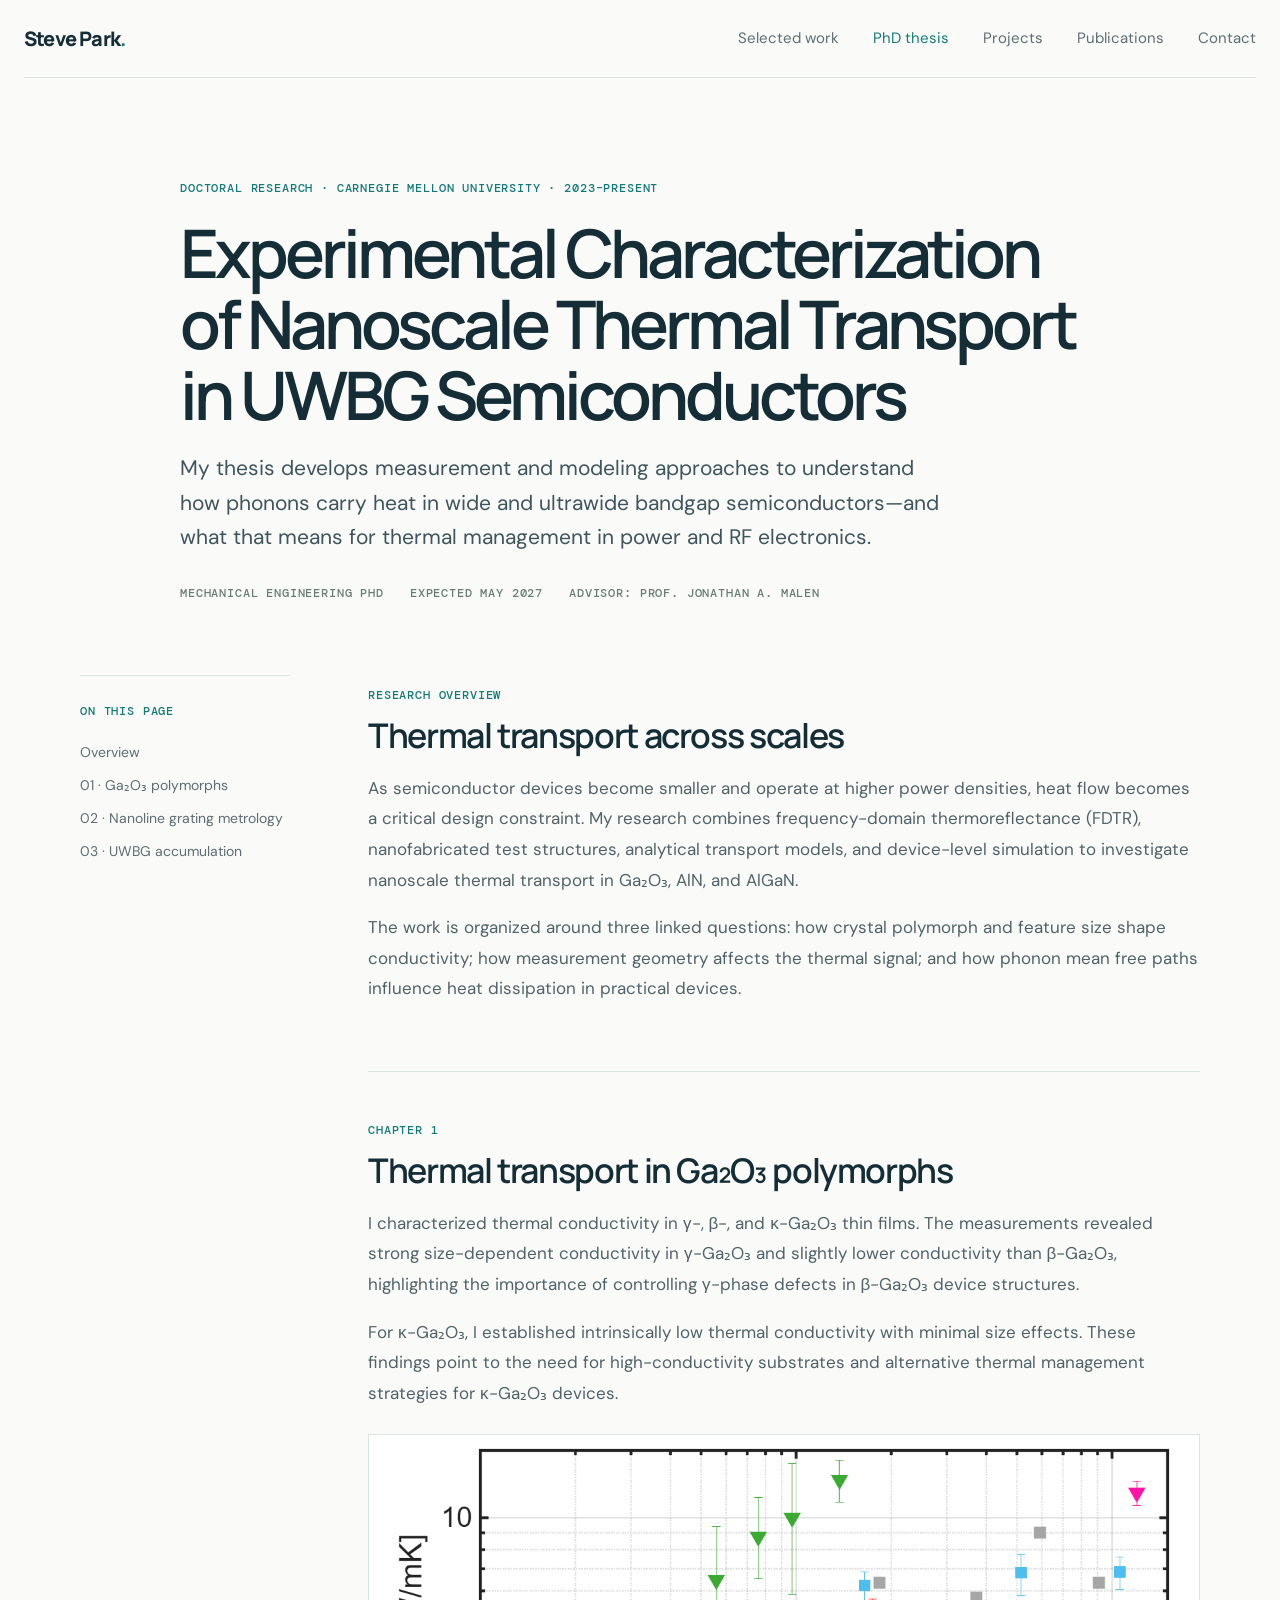
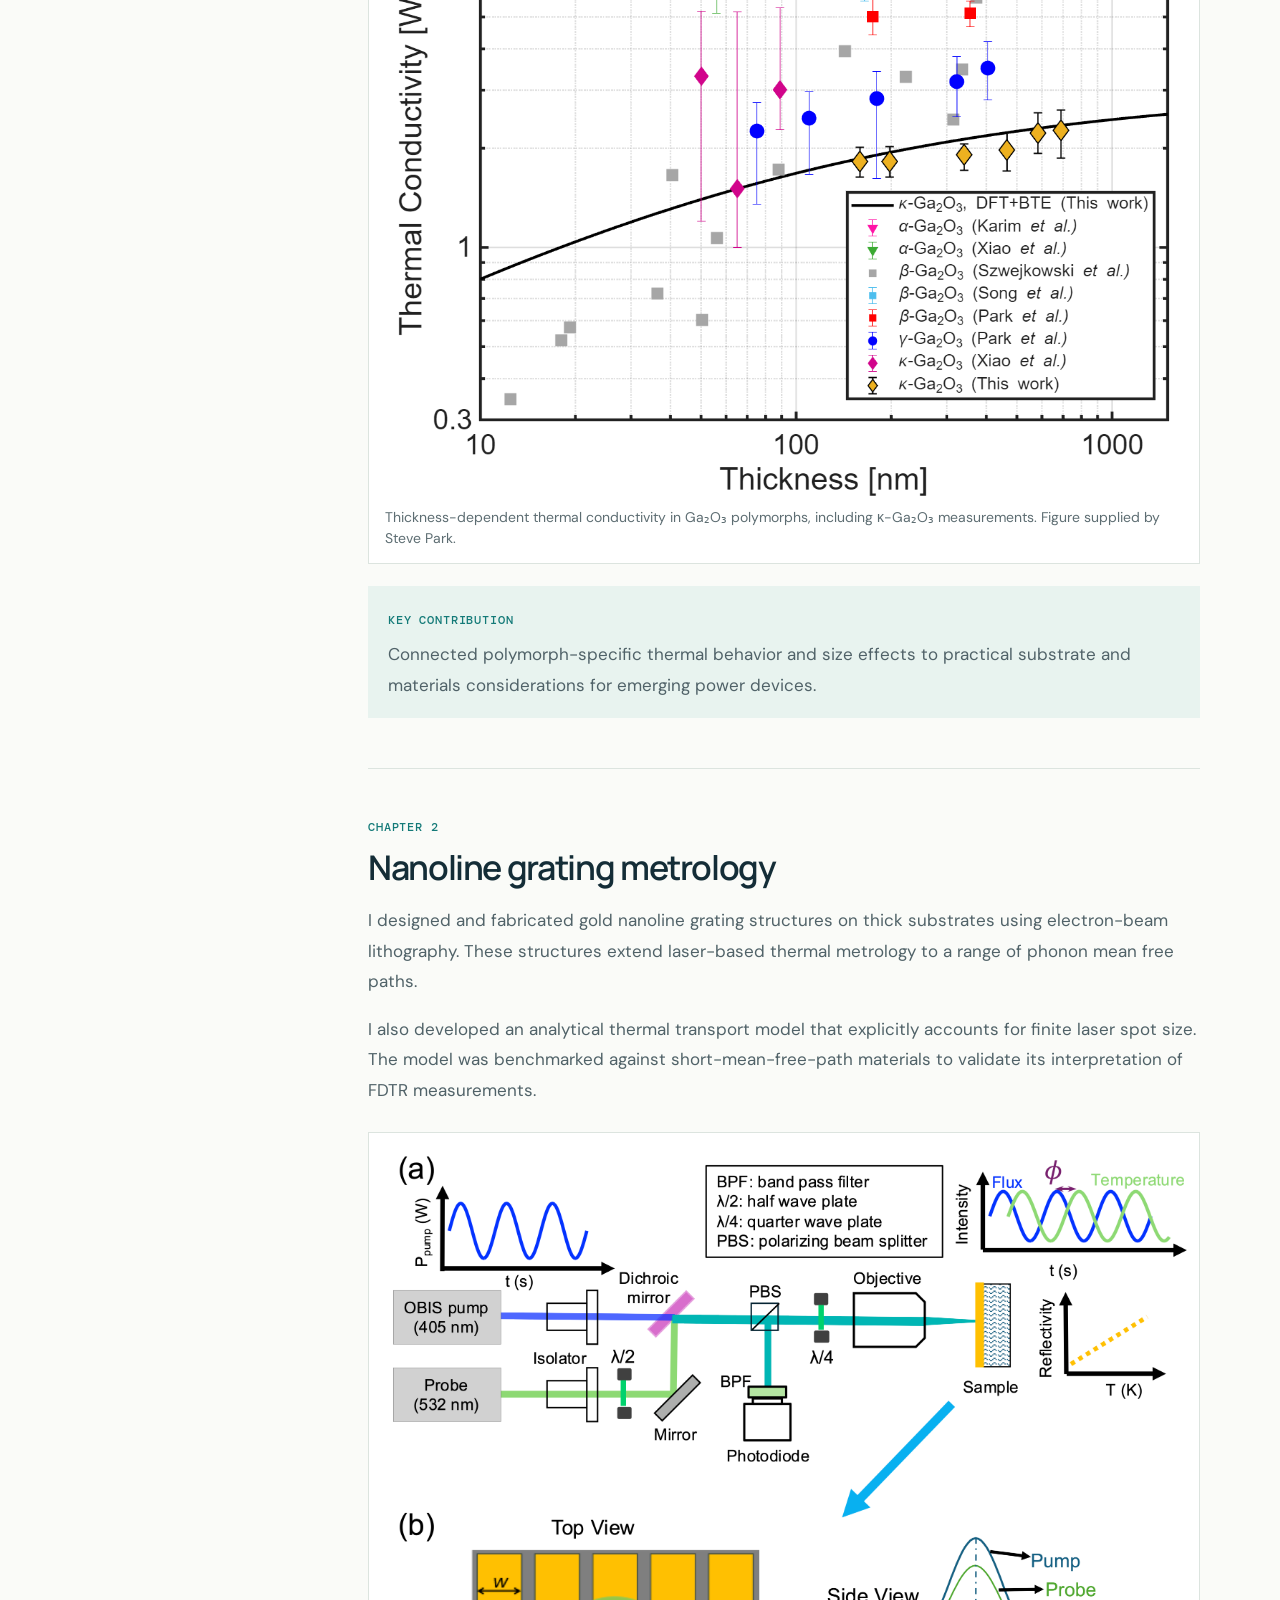
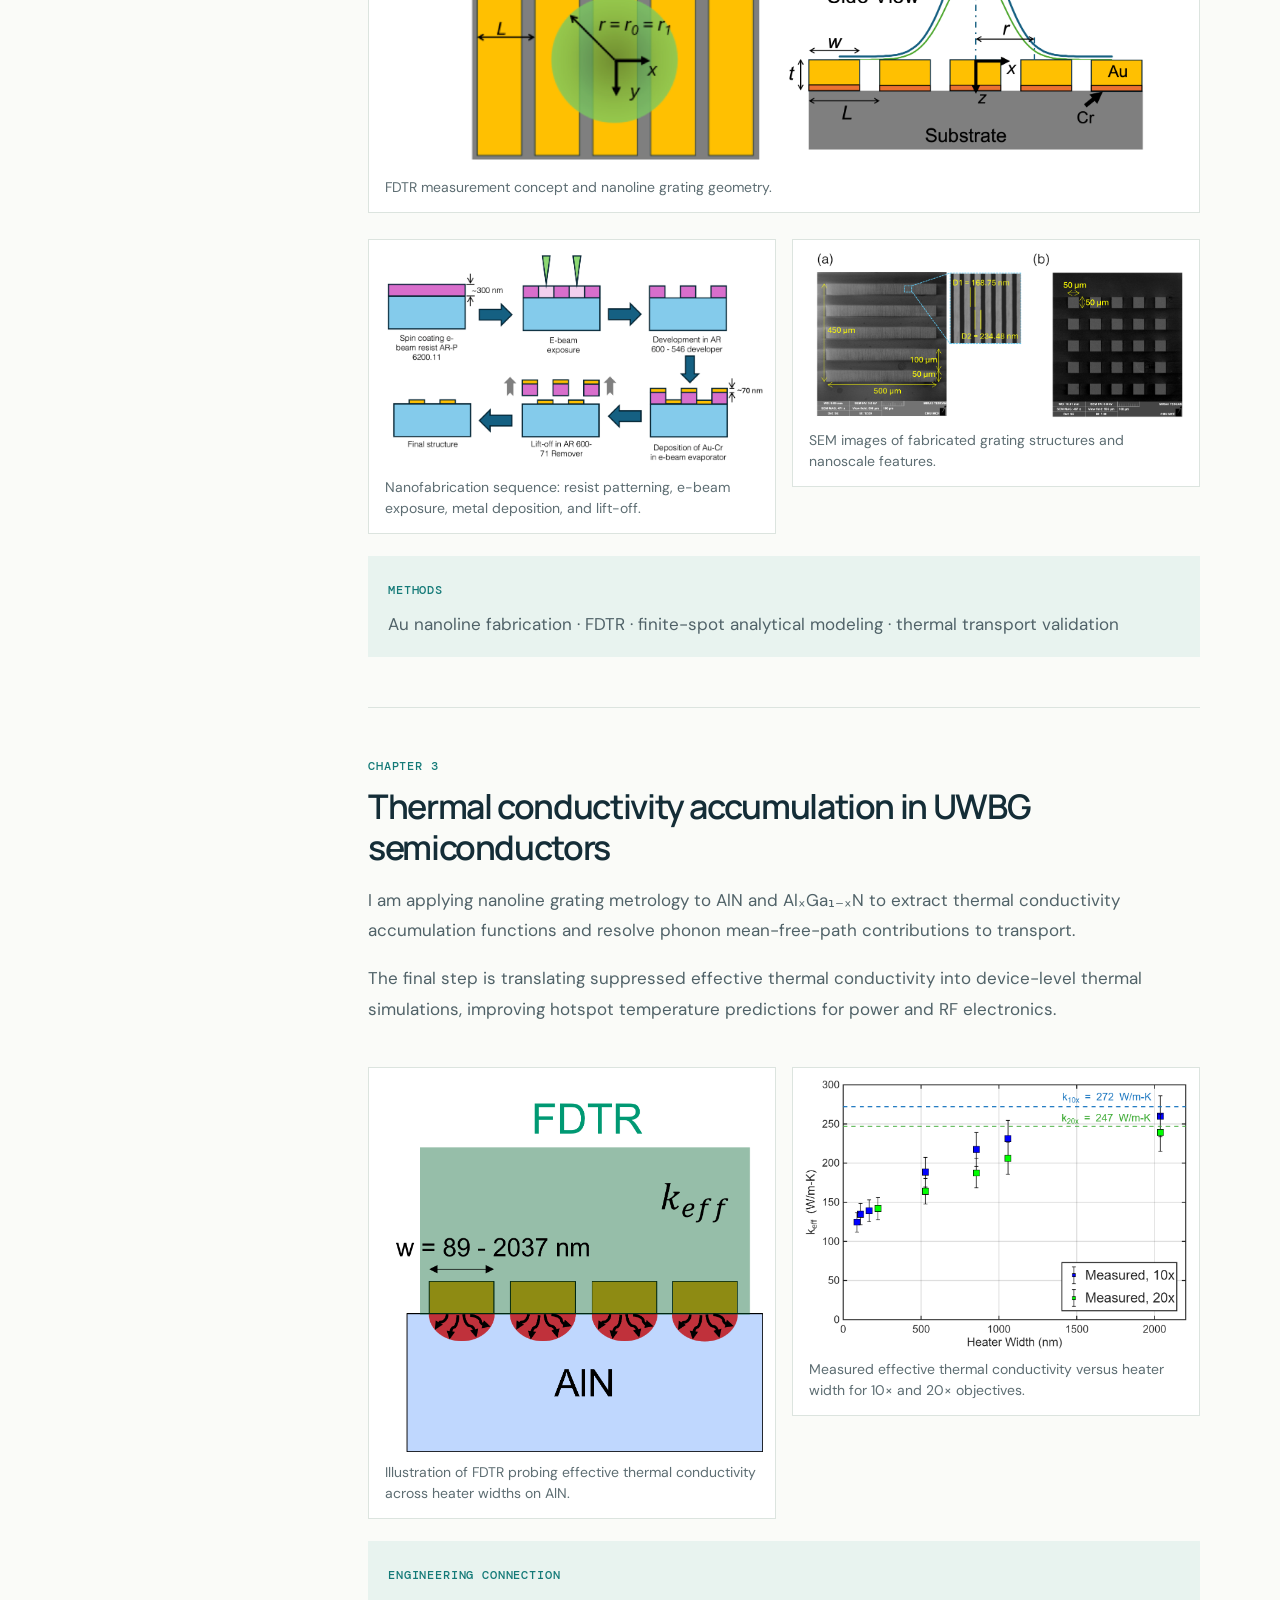
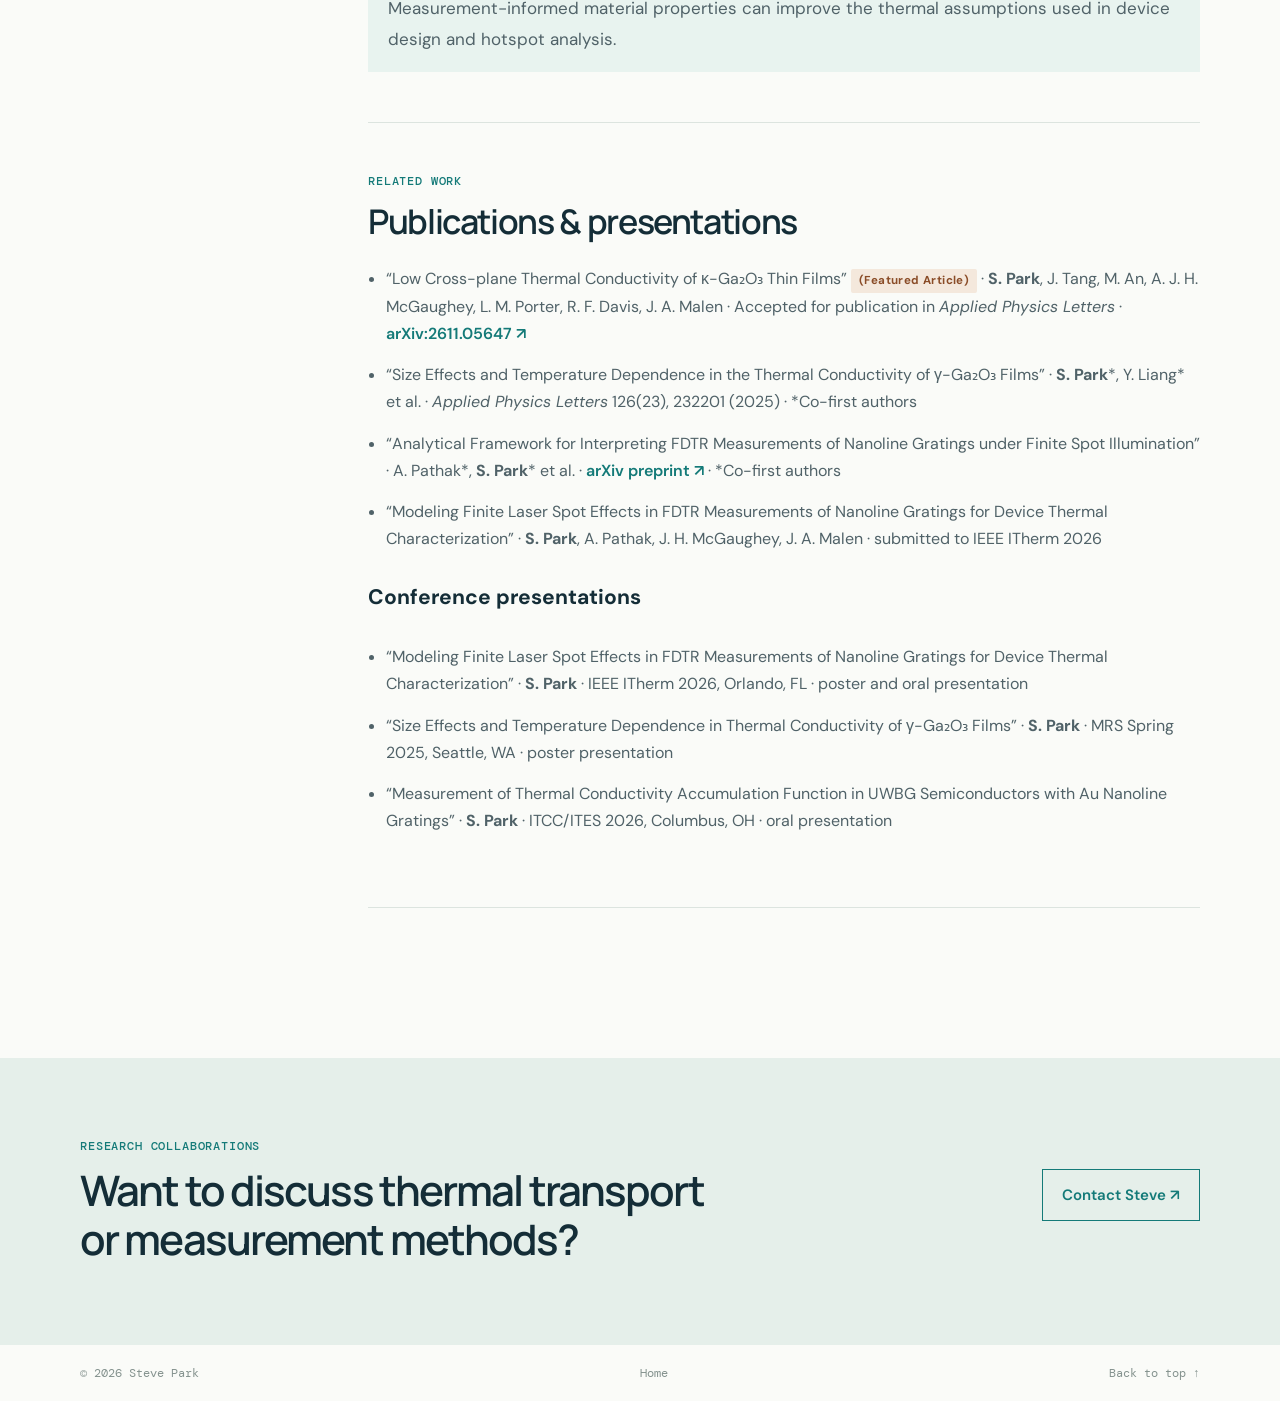
==== commit 432c04f3: "Link accepted featured kappa Ga2O3 paper" ====
--- a/thesis.html
+++ b/thesis.html
@@ -16,7 +16,7 @@
         <section id="gallium-oxide"><p class="eyebrow">Chapter 1</p><h2>Thermal transport in Ga₂O₃ polymorphs</h2><p>I characterized thermal conductivity in γ-, β-, and κ-Ga₂O₃ thin films. The measurements revealed strong size-dependent conductivity in γ-Ga₂O₃ and slightly lower conductivity than β-Ga₂O₃, highlighting the importance of controlling γ-phase defects in β-Ga₂O₃ device structures.</p><p>For κ-Ga₂O₃, I established intrinsically low thermal conductivity with minimal size effects. These findings point to the need for high-conductivity substrates and alternative thermal management strategies for κ-Ga₂O₃ devices.</p><figure class="research-figure"><img src="assets/gallium-oxide-size-effect.png" alt="Thermal conductivity versus film thickness for Ga₂O₃ polymorphs, with κ-Ga₂O₃ measurements and comparison data"><figcaption>Thickness-dependent thermal conductivity in Ga₂O₃ polymorphs, including κ-Ga₂O₃ measurements. Figure supplied by Steve Park.</figcaption></figure><div class="finding"><span>Key contribution</span><p>Connected polymorph-specific thermal behavior and size effects to practical substrate and materials considerations for emerging power devices.</p></div></section>
         <section id="nanoline"><p class="eyebrow">Chapter 2</p><h2>Nanoline grating metrology</h2><p>I designed and fabricated gold nanoline grating structures on thick substrates using electron-beam lithography. These structures extend laser-based thermal metrology to a range of phonon mean free paths.</p><p>I also developed an analytical thermal transport model that explicitly accounts for finite laser spot size. The model was benchmarked against short-mean-free-path materials to validate its interpretation of FDTR measurements.</p><figure class="research-figure"><img src="assets/nanoline-fdtr-schematic.png" alt="FDTR optical setup and top-view and side-view geometry of gold nanoline gratings"><figcaption>FDTR measurement concept and nanoline grating geometry.</figcaption></figure><div class="figure-grid"><figure class="research-figure"><img src="assets/nanoline-fabrication.png" alt="Process diagram for electron-beam lithography, gold-chromium deposition, development, and lift-off"><figcaption>Nanofabrication sequence: resist patterning, e-beam exposure, metal deposition, and lift-off.</figcaption></figure><figure class="research-figure"><img src="assets/nanoline-sem.png" alt="Scanning electron microscope images of fabricated nanoline gratings and nanoscale features"><figcaption>SEM images of fabricated grating structures and nanoscale features.</figcaption></figure></div><div class="finding"><span>Methods</span><p>Au nanoline fabrication · FDTR · finite-spot analytical modeling · thermal transport validation</p></div></section>
         <section id="accumulation"><p class="eyebrow">Chapter 3</p><h2>Thermal conductivity accumulation in UWBG semiconductors</h2><p>I am applying nanoline grating metrology to AlN and AlₓGa₁₋ₓN to extract thermal conductivity accumulation functions and resolve phonon mean-free-path contributions to transport.</p><p>The final step is translating suppressed effective thermal conductivity into device-level thermal simulations, improving hotspot temperature predictions for power and RF electronics.</p><div class="figure-grid"><figure class="research-figure"><img src="assets/aln-fdtr-schematic.png" alt="FDTR optical measurement setup and schematic of effective thermal conductivity sampling in an AlN substrate"><figcaption>Illustration of FDTR probing effective thermal conductivity across heater widths on AlN.</figcaption></figure><figure class="research-figure"><img src="assets/aln-effective-conductivity.png" alt="Measured effective thermal conductivity of AlN versus heater width for two objective magnifications"><figcaption>Measured effective thermal conductivity versus heater width for 10× and 20× objectives.</figcaption></figure></div><div class="finding"><span>Engineering connection</span><p>Measurement-informed material properties can improve the thermal assumptions used in device design and hotspot analysis.</p></div></section>
-        <section><p class="eyebrow">Related work</p><h2>Publications & presentations</h2><ul class="thesis-links"><li>“Low Cross-plane Thermal Conductivity of κ-Ga₂O₃ Thin Films” · <strong>S. Park</strong>, J. Tang, L. M. Porter, J. A. Malen · submitted to <em>Applied Physics Letters</em></li><li>“Size Effects and Temperature Dependence in the Thermal Conductivity of γ-Ga₂O₃ Films” · <strong>S. Park</strong>*, Y. Liang* et al. · <em>Applied Physics Letters</em> 126(23), 232201 (2025) · *Co-first authors</li><li>“Analytical Framework for Interpreting FDTR Measurements of Nanoline Gratings under Finite Spot Illumination” · A. Pathak*, <strong>S. Park</strong>* et al. · <a href="https://doi.org/10.48550/arXiv.2610.37957">arXiv preprint ↗</a> · *Co-first authors</li><li>“Modeling Finite Laser Spot Effects in FDTR Measurements of Nanoline Gratings for Device Thermal Characterization” · <strong>S. Park</strong>, A. Pathak, J. H. McGaughey, J. A. Malen · submitted to IEEE ITherm 2026</li></ul><h3>Conference presentations</h3><ul class="thesis-links"><li>“Modeling Finite Laser Spot Effects in FDTR Measurements of Nanoline Gratings for Device Thermal Characterization” · <strong>S. Park</strong> · IEEE ITherm 2026, Orlando, FL · poster and oral presentation</li><li>“Size Effects and Temperature Dependence in Thermal Conductivity of γ-Ga₂O₃ Films” · <strong>S. Park</strong> · MRS Spring 2025, Seattle, WA · poster presentation</li><li>“Measurement of Thermal Conductivity Accumulation Function in UWBG Semiconductors with Au Nanoline Gratings” · <strong>S. Park</strong> · ITCC/ITES 2026, Columbus, OH · oral presentation</li></ul></section>
+        <section><p class="eyebrow">Related work</p><h2>Publications & presentations</h2><ul class="thesis-links"><li>“Low Cross-plane Thermal Conductivity of κ-Ga₂O₃ Thin Films” <strong class="featured-badge">(Featured Article)</strong> · <strong>S. Park</strong>, J. Tang, M. An, A. J. H. McGaughey, L. M. Porter, R. F. Davis, J. A. Malen · Accepted for publication in <em>Applied Physics Letters</em> · <a href="https://arxiv.org/abs/2611.05647" target="_blank" rel="noreferrer">arXiv:2611.05647 ↗</a></li><li>“Size Effects and Temperature Dependence in the Thermal Conductivity of γ-Ga₂O₃ Films” · <strong>S. Park</strong>*, Y. Liang* et al. · <em>Applied Physics Letters</em> 126(23), 232201 (2025) · *Co-first authors</li><li>“Analytical Framework for Interpreting FDTR Measurements of Nanoline Gratings under Finite Spot Illumination” · A. Pathak*, <strong>S. Park</strong>* et al. · <a href="https://doi.org/10.48550/arXiv.2610.37957">arXiv preprint ↗</a> · *Co-first authors</li><li>“Modeling Finite Laser Spot Effects in FDTR Measurements of Nanoline Gratings for Device Thermal Characterization” · <strong>S. Park</strong>, A. Pathak, J. H. McGaughey, J. A. Malen · submitted to IEEE ITherm 2026</li></ul><h3>Conference presentations</h3><ul class="thesis-links"><li>“Modeling Finite Laser Spot Effects in FDTR Measurements of Nanoline Gratings for Device Thermal Characterization” · <strong>S. Park</strong> · IEEE ITherm 2026, Orlando, FL · poster and oral presentation</li><li>“Size Effects and Temperature Dependence in Thermal Conductivity of γ-Ga₂O₃ Films” · <strong>S. Park</strong> · MRS Spring 2025, Seattle, WA · poster presentation</li><li>“Measurement of Thermal Conductivity Accumulation Function in UWBG Semiconductors with Au Nanoline Gratings” · <strong>S. Park</strong> · ITCC/ITES 2026, Columbus, OH · oral presentation</li></ul></section>
       </div>
     </section>
     <section class="contact-section"><div class="wrap contact-inner"><div><p class="eyebrow">Research collaborations</p><h2>Want to discuss thermal transport or measurement methods?</h2></div><a class="button button-light" href="mailto:psw0607203@gmail.com">Contact Steve ↗</a></div></section>
--- a/styles.css
+++ b/styles.css
@@ -57,3 +57,7 @@
 .detail-note{font-size:15px}
 .paper-credit{font-size:14px}
 @media(max-width:760px){nav{font-size:13px}.lead{font-size:19px}.intro-grid p:last-child{font-size:20px}.publication-list h3{font-size:16px}.project-visual{height:170px}.thesis-content h2{font-size:29px}}
+/* Keep Selected Work figures secondary to the project descriptions */
+.project-visual{width:min(42%,190px);height:105px;margin:12px 0 0 auto;border:1px solid var(--line);background:#fff}
+@media(max-width:760px){.project-visual{width:min(45%,170px);height:95px}}
+.featured-badge{display:inline-block;color:#8a4c27;background:#f4e8dc;padding:2px 8px;border-radius:2px;font-size:.72em;letter-spacing:.035em;white-space:nowrap}
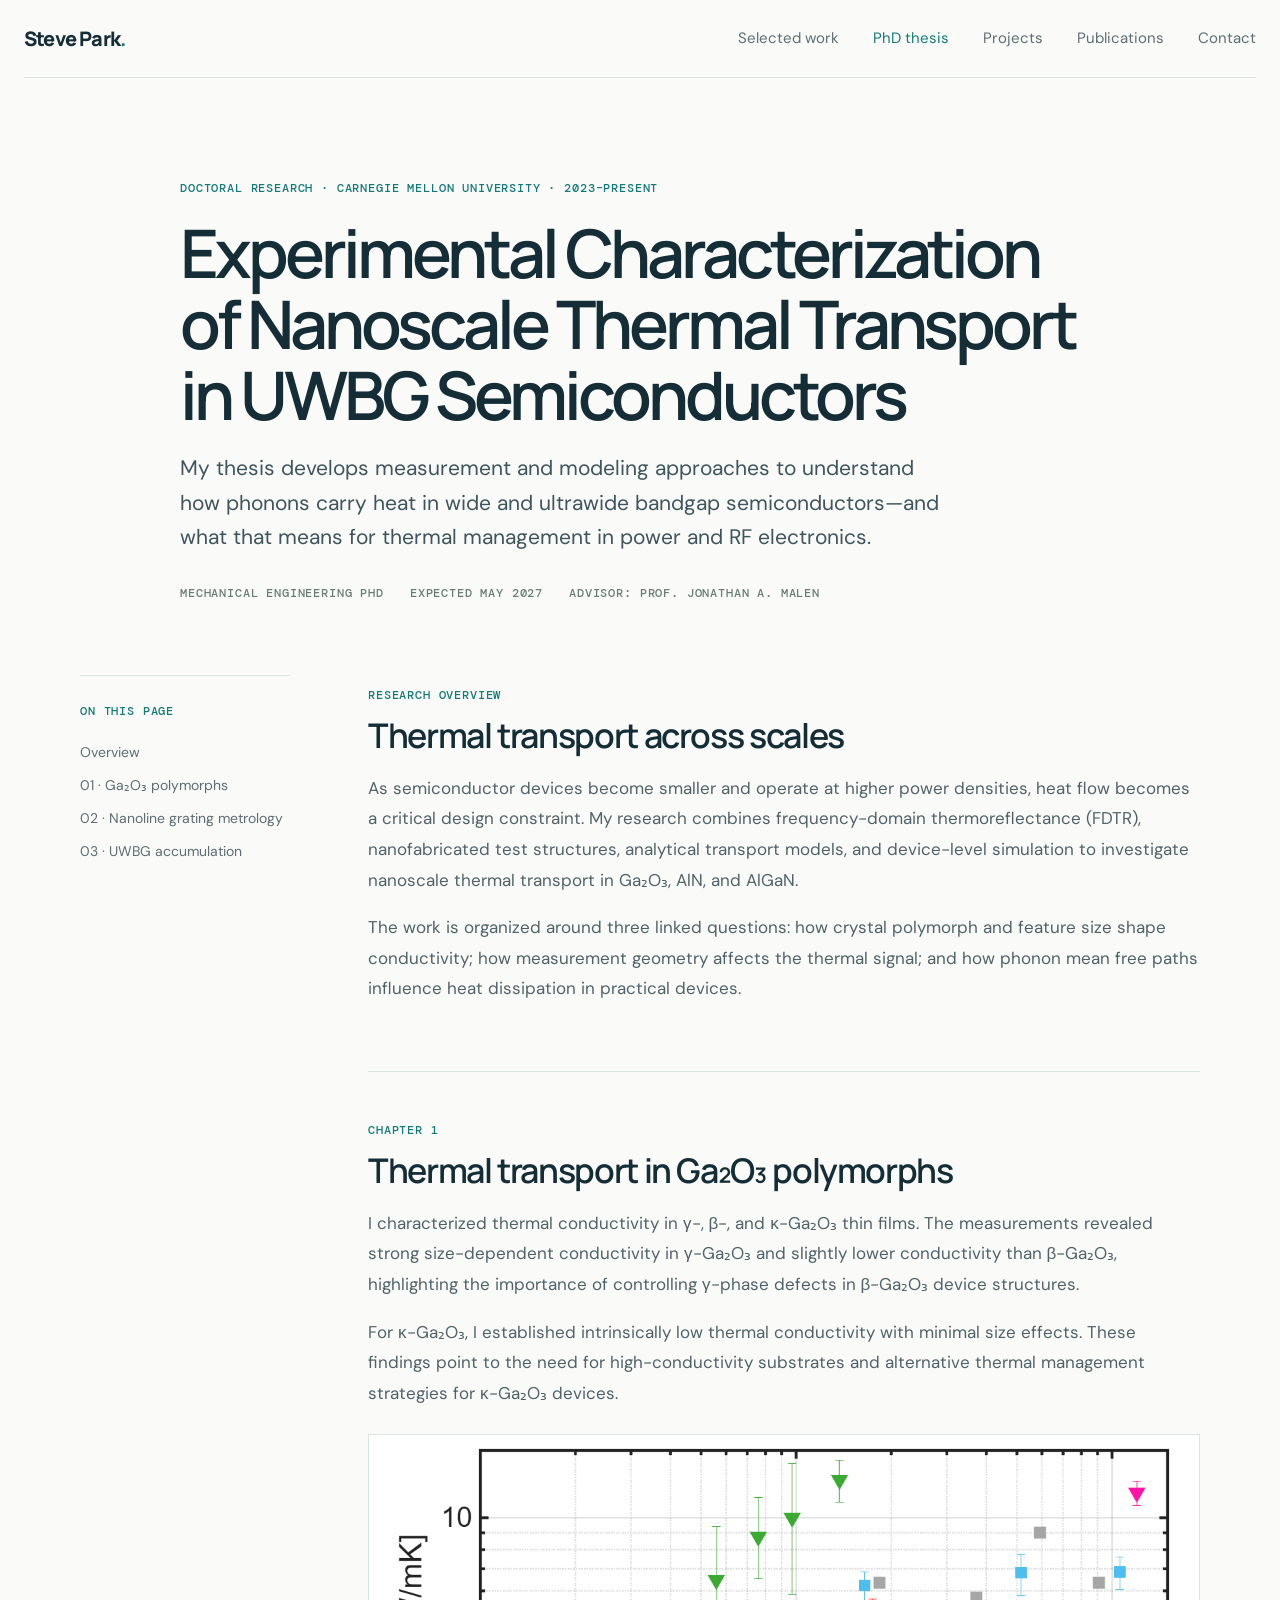
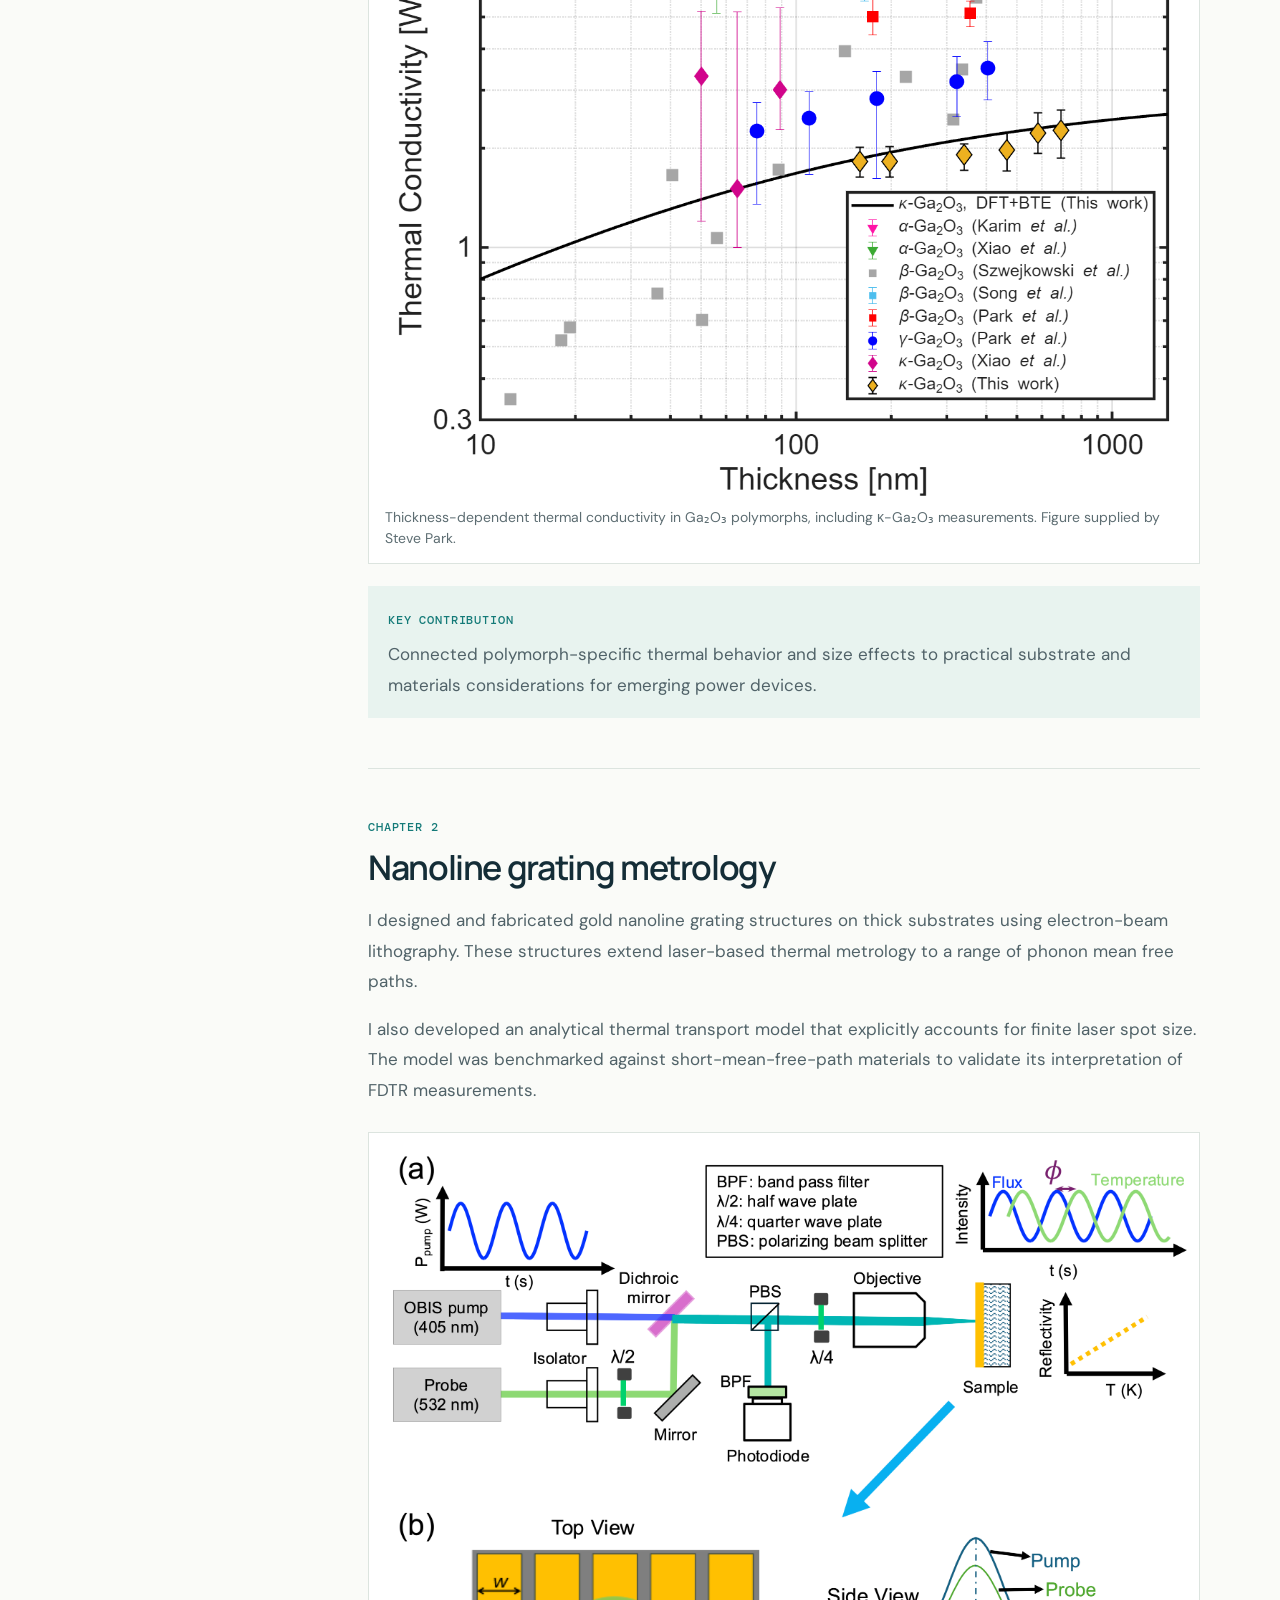
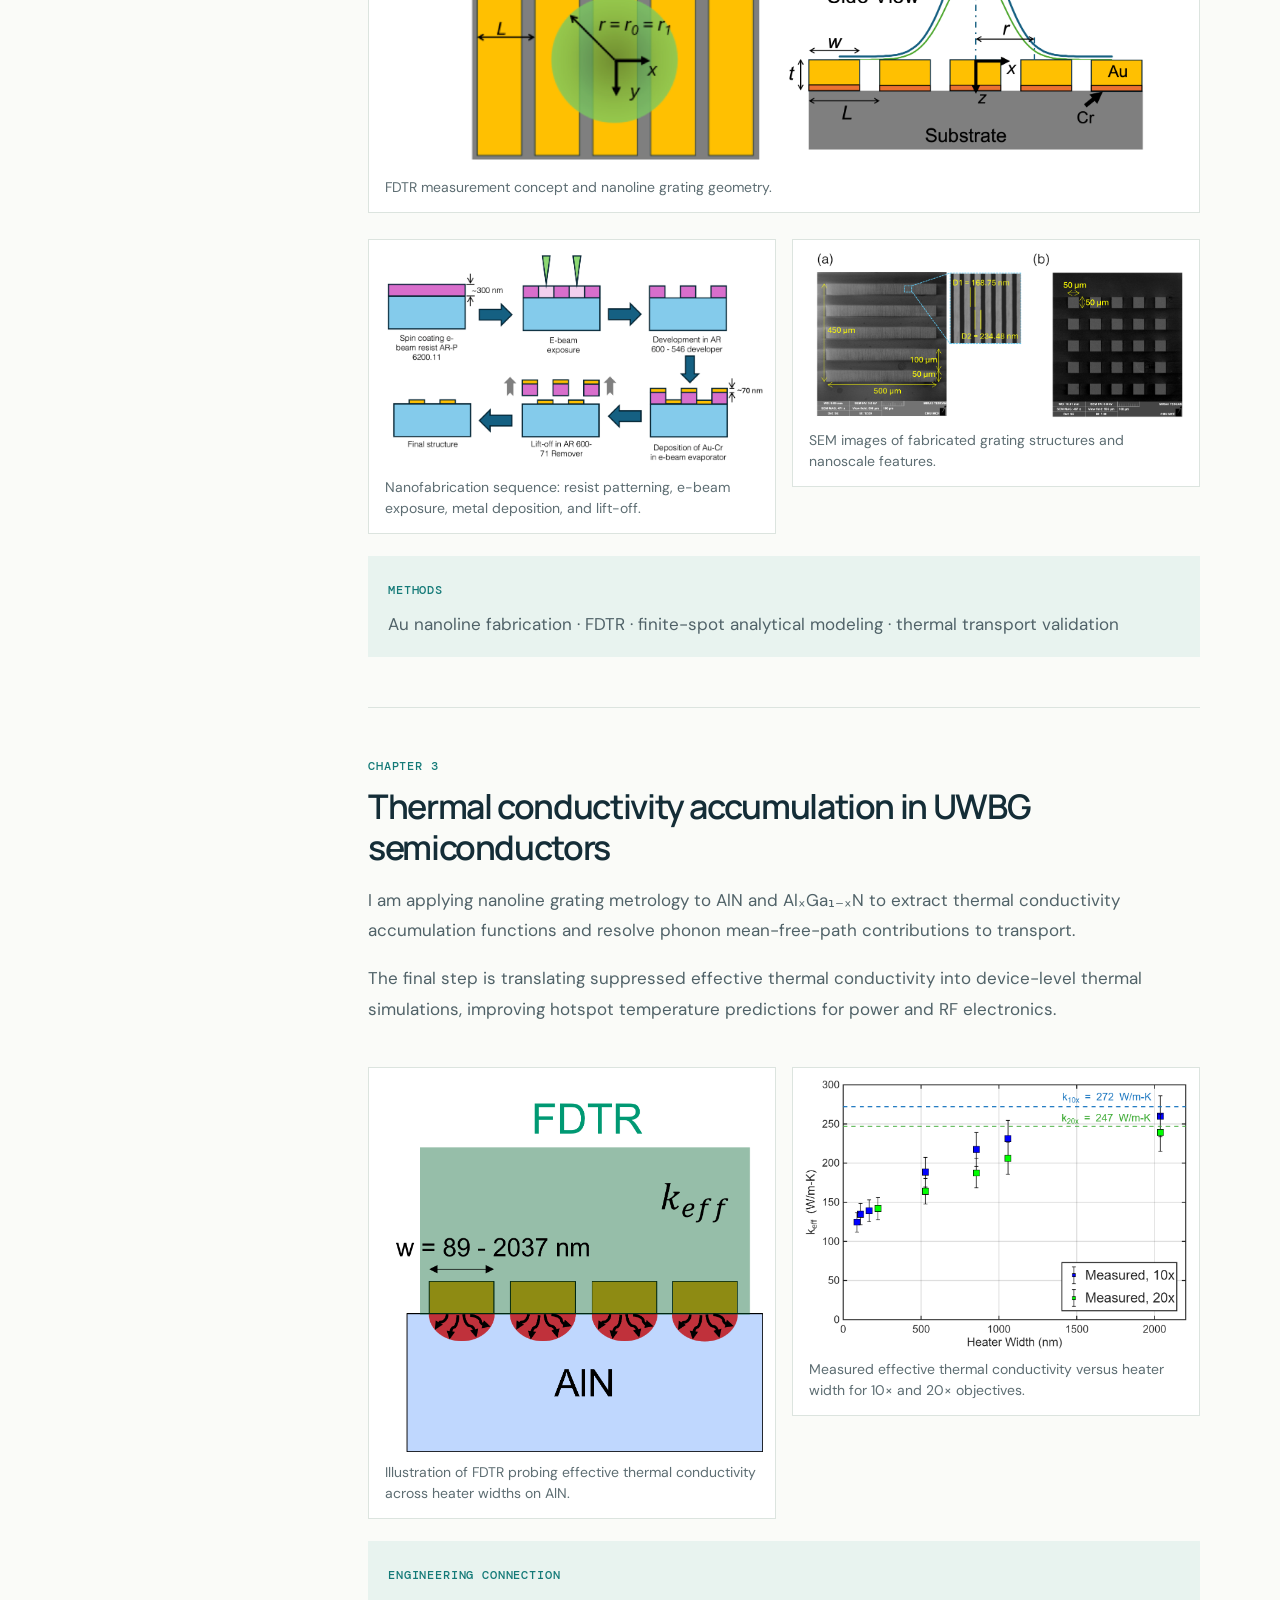
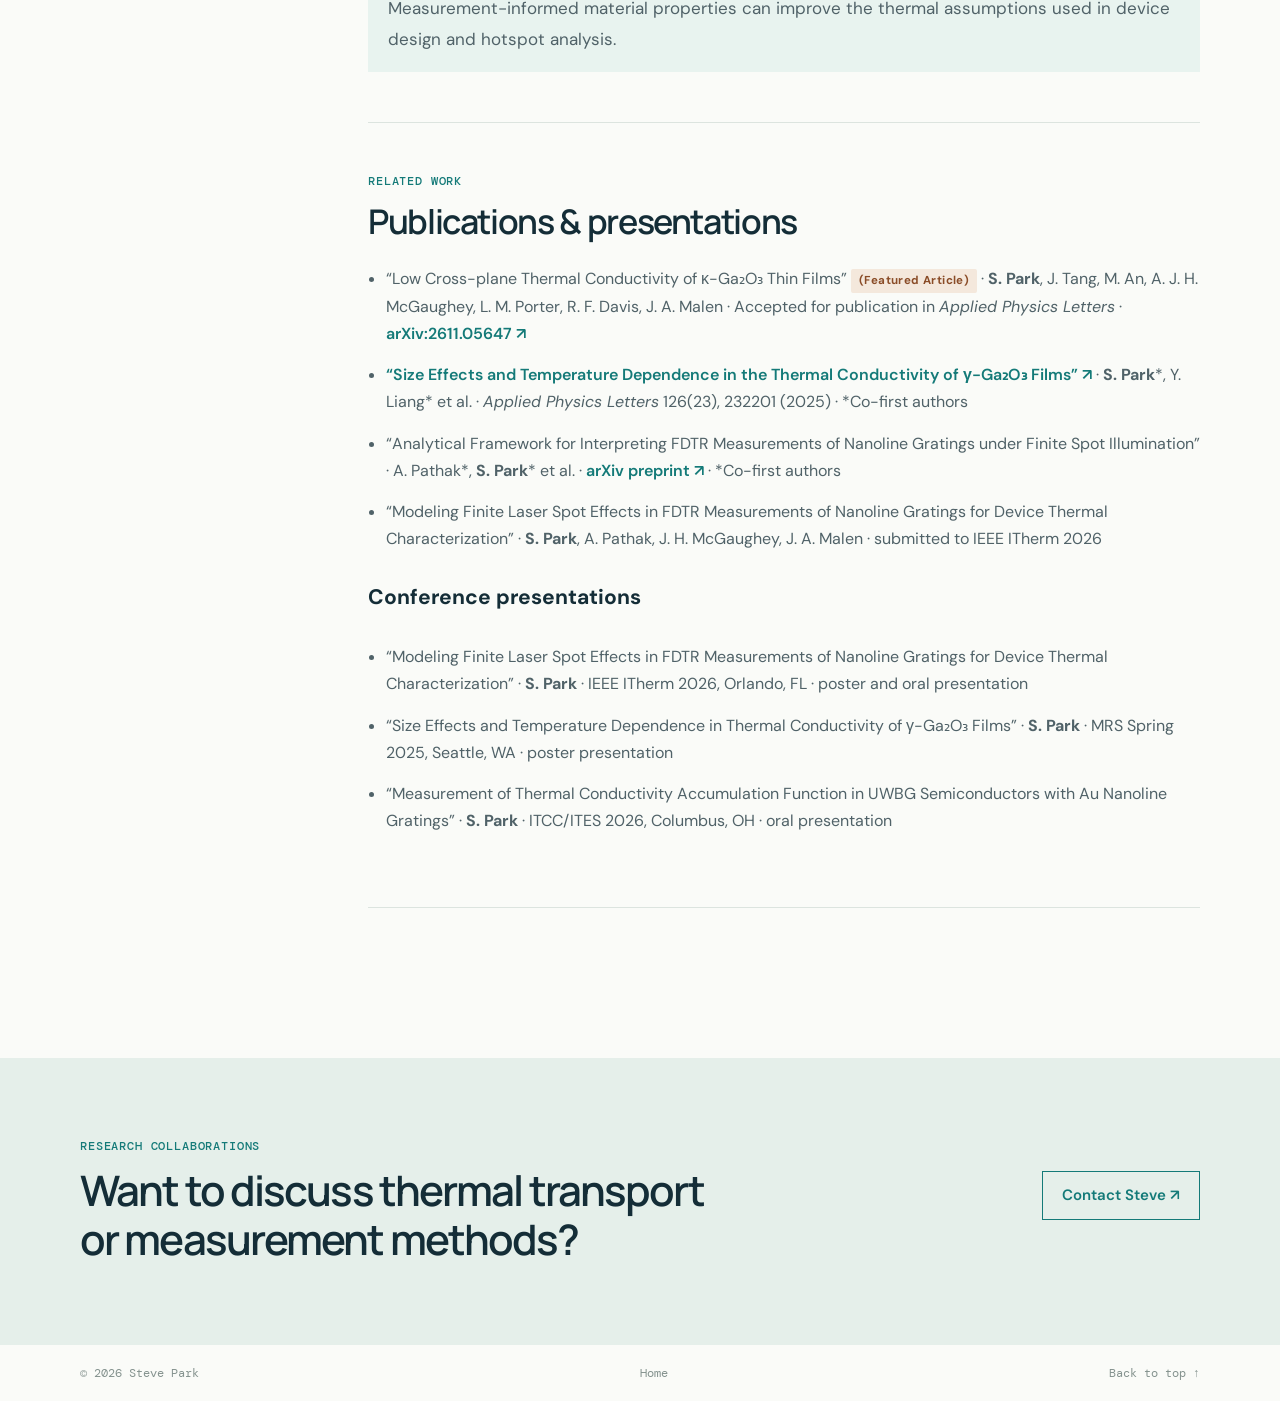
==== commit d0f8cdba: "Link contact actions and publication resources" ====
--- a/thesis.html
+++ b/thesis.html
@@ -16,7 +16,7 @@
         <section id="gallium-oxide"><p class="eyebrow">Chapter 1</p><h2>Thermal transport in Ga₂O₃ polymorphs</h2><p>I characterized thermal conductivity in γ-, β-, and κ-Ga₂O₃ thin films. The measurements revealed strong size-dependent conductivity in γ-Ga₂O₃ and slightly lower conductivity than β-Ga₂O₃, highlighting the importance of controlling γ-phase defects in β-Ga₂O₃ device structures.</p><p>For κ-Ga₂O₃, I established intrinsically low thermal conductivity with minimal size effects. These findings point to the need for high-conductivity substrates and alternative thermal management strategies for κ-Ga₂O₃ devices.</p><figure class="research-figure"><img src="assets/gallium-oxide-size-effect.png" alt="Thermal conductivity versus film thickness for Ga₂O₃ polymorphs, with κ-Ga₂O₃ measurements and comparison data"><figcaption>Thickness-dependent thermal conductivity in Ga₂O₃ polymorphs, including κ-Ga₂O₃ measurements. Figure supplied by Steve Park.</figcaption></figure><div class="finding"><span>Key contribution</span><p>Connected polymorph-specific thermal behavior and size effects to practical substrate and materials considerations for emerging power devices.</p></div></section>
         <section id="nanoline"><p class="eyebrow">Chapter 2</p><h2>Nanoline grating metrology</h2><p>I designed and fabricated gold nanoline grating structures on thick substrates using electron-beam lithography. These structures extend laser-based thermal metrology to a range of phonon mean free paths.</p><p>I also developed an analytical thermal transport model that explicitly accounts for finite laser spot size. The model was benchmarked against short-mean-free-path materials to validate its interpretation of FDTR measurements.</p><figure class="research-figure"><img src="assets/nanoline-fdtr-schematic.png" alt="FDTR optical setup and top-view and side-view geometry of gold nanoline gratings"><figcaption>FDTR measurement concept and nanoline grating geometry.</figcaption></figure><div class="figure-grid"><figure class="research-figure"><img src="assets/nanoline-fabrication.png" alt="Process diagram for electron-beam lithography, gold-chromium deposition, development, and lift-off"><figcaption>Nanofabrication sequence: resist patterning, e-beam exposure, metal deposition, and lift-off.</figcaption></figure><figure class="research-figure"><img src="assets/nanoline-sem.png" alt="Scanning electron microscope images of fabricated nanoline gratings and nanoscale features"><figcaption>SEM images of fabricated grating structures and nanoscale features.</figcaption></figure></div><div class="finding"><span>Methods</span><p>Au nanoline fabrication · FDTR · finite-spot analytical modeling · thermal transport validation</p></div></section>
         <section id="accumulation"><p class="eyebrow">Chapter 3</p><h2>Thermal conductivity accumulation in UWBG semiconductors</h2><p>I am applying nanoline grating metrology to AlN and AlₓGa₁₋ₓN to extract thermal conductivity accumulation functions and resolve phonon mean-free-path contributions to transport.</p><p>The final step is translating suppressed effective thermal conductivity into device-level thermal simulations, improving hotspot temperature predictions for power and RF electronics.</p><div class="figure-grid"><figure class="research-figure"><img src="assets/aln-fdtr-schematic.png" alt="FDTR optical measurement setup and schematic of effective thermal conductivity sampling in an AlN substrate"><figcaption>Illustration of FDTR probing effective thermal conductivity across heater widths on AlN.</figcaption></figure><figure class="research-figure"><img src="assets/aln-effective-conductivity.png" alt="Measured effective thermal conductivity of AlN versus heater width for two objective magnifications"><figcaption>Measured effective thermal conductivity versus heater width for 10× and 20× objectives.</figcaption></figure></div><div class="finding"><span>Engineering connection</span><p>Measurement-informed material properties can improve the thermal assumptions used in device design and hotspot analysis.</p></div></section>
-        <section><p class="eyebrow">Related work</p><h2>Publications & presentations</h2><ul class="thesis-links"><li>“Low Cross-plane Thermal Conductivity of κ-Ga₂O₃ Thin Films” <strong class="featured-badge">(Featured Article)</strong> · <strong>S. Park</strong>, J. Tang, M. An, A. J. H. McGaughey, L. M. Porter, R. F. Davis, J. A. Malen · Accepted for publication in <em>Applied Physics Letters</em> · <a href="https://arxiv.org/abs/2611.05647" target="_blank" rel="noreferrer">arXiv:2611.05647 ↗</a></li><li>“Size Effects and Temperature Dependence in the Thermal Conductivity of γ-Ga₂O₃ Films” · <strong>S. Park</strong>*, Y. Liang* et al. · <em>Applied Physics Letters</em> 126(23), 232201 (2025) · *Co-first authors</li><li>“Analytical Framework for Interpreting FDTR Measurements of Nanoline Gratings under Finite Spot Illumination” · A. Pathak*, <strong>S. Park</strong>* et al. · <a href="https://doi.org/10.48550/arXiv.2610.37957">arXiv preprint ↗</a> · *Co-first authors</li><li>“Modeling Finite Laser Spot Effects in FDTR Measurements of Nanoline Gratings for Device Thermal Characterization” · <strong>S. Park</strong>, A. Pathak, J. H. McGaughey, J. A. Malen · submitted to IEEE ITherm 2026</li></ul><h3>Conference presentations</h3><ul class="thesis-links"><li>“Modeling Finite Laser Spot Effects in FDTR Measurements of Nanoline Gratings for Device Thermal Characterization” · <strong>S. Park</strong> · IEEE ITherm 2026, Orlando, FL · poster and oral presentation</li><li>“Size Effects and Temperature Dependence in Thermal Conductivity of γ-Ga₂O₃ Films” · <strong>S. Park</strong> · MRS Spring 2025, Seattle, WA · poster presentation</li><li>“Measurement of Thermal Conductivity Accumulation Function in UWBG Semiconductors with Au Nanoline Gratings” · <strong>S. Park</strong> · ITCC/ITES 2026, Columbus, OH · oral presentation</li></ul></section>
+        <section><p class="eyebrow">Related work</p><h2>Publications & presentations</h2><ul class="thesis-links"><li>“Low Cross-plane Thermal Conductivity of κ-Ga₂O₃ Thin Films” <strong class="featured-badge">(Featured Article)</strong> · <strong>S. Park</strong>, J. Tang, M. An, A. J. H. McGaughey, L. M. Porter, R. F. Davis, J. A. Malen · Accepted for publication in <em>Applied Physics Letters</em> · <a href="https://arxiv.org/abs/2611.05647" target="_blank" rel="noreferrer">arXiv:2611.05647 ↗</a></li><li><a href="https://pubs.aip.org/aip/apl/article/126/23/232201/3349433" target="_blank" rel="noreferrer">“Size Effects and Temperature Dependence in the Thermal Conductivity of γ-Ga₂O₃ Films” ↗</a> · <strong>S. Park</strong>*, Y. Liang* et al. · <em>Applied Physics Letters</em> 126(23), 232201 (2025) · *Co-first authors</li><li>“Analytical Framework for Interpreting FDTR Measurements of Nanoline Gratings under Finite Spot Illumination” · A. Pathak*, <strong>S. Park</strong>* et al. · <a href="https://doi.org/10.48550/arXiv.2610.37957">arXiv preprint ↗</a> · *Co-first authors</li><li>“Modeling Finite Laser Spot Effects in FDTR Measurements of Nanoline Gratings for Device Thermal Characterization” · <strong>S. Park</strong>, A. Pathak, J. H. McGaughey, J. A. Malen · submitted to IEEE ITherm 2026</li></ul><h3>Conference presentations</h3><ul class="thesis-links"><li>“Modeling Finite Laser Spot Effects in FDTR Measurements of Nanoline Gratings for Device Thermal Characterization” · <strong>S. Park</strong> · IEEE ITherm 2026, Orlando, FL · poster and oral presentation</li><li>“Size Effects and Temperature Dependence in Thermal Conductivity of γ-Ga₂O₃ Films” · <strong>S. Park</strong> · MRS Spring 2025, Seattle, WA · poster presentation</li><li>“Measurement of Thermal Conductivity Accumulation Function in UWBG Semiconductors with Au Nanoline Gratings” · <strong>S. Park</strong> · ITCC/ITES 2026, Columbus, OH · oral presentation</li></ul></section>
       </div>
     </section>
     <section class="contact-section"><div class="wrap contact-inner"><div><p class="eyebrow">Research collaborations</p><h2>Want to discuss thermal transport or measurement methods?</h2></div><a class="button button-light" href="mailto:psw0607203@gmail.com">Contact Steve ↗</a></div></section>
--- a/styles.css
+++ b/styles.css
@@ -57,7 +57,12 @@
 .detail-note{font-size:15px}
 .paper-credit{font-size:14px}
 @media(max-width:760px){nav{font-size:13px}.lead{font-size:19px}.intro-grid p:last-child{font-size:20px}.publication-list h3{font-size:16px}.project-visual{height:170px}.thesis-content h2{font-size:29px}}
-/* Keep Selected Work figures secondary to the project descriptions */
-.project-visual{width:min(42%,190px);height:105px;margin:12px 0 0 auto;border:1px solid var(--line);background:#fff}
-@media(max-width:760px){.project-visual{width:min(45%,170px);height:95px}}
+/* Full-width Selected Work frames show each complete figure without cropping */
+.project-visual{display:flex;justify-content:center;align-items:center;width:100%;height:220px;margin:18px 0 0;border:1px solid var(--line);background:#fff;overflow:hidden;flex:0 0 auto}
+.project-visual img{display:block;width:100%;height:100%;max-width:100%;object-fit:contain}
+@media(max-width:760px){.project-visual{height:200px}}
+.project-feature{grid-row:auto}
 .featured-badge{display:inline-block;color:#8a4c27;background:#f4e8dc;padding:2px 8px;border-radius:2px;font-size:.72em;letter-spacing:.035em;white-space:nowrap}
+.cv-link{max-width:360px;text-align:right;line-height:1.4}
+.button-light{white-space:normal;max-width:360px;text-align:left;line-height:1.4}
+@media(max-width:760px){.cv-link{text-align:left}}
